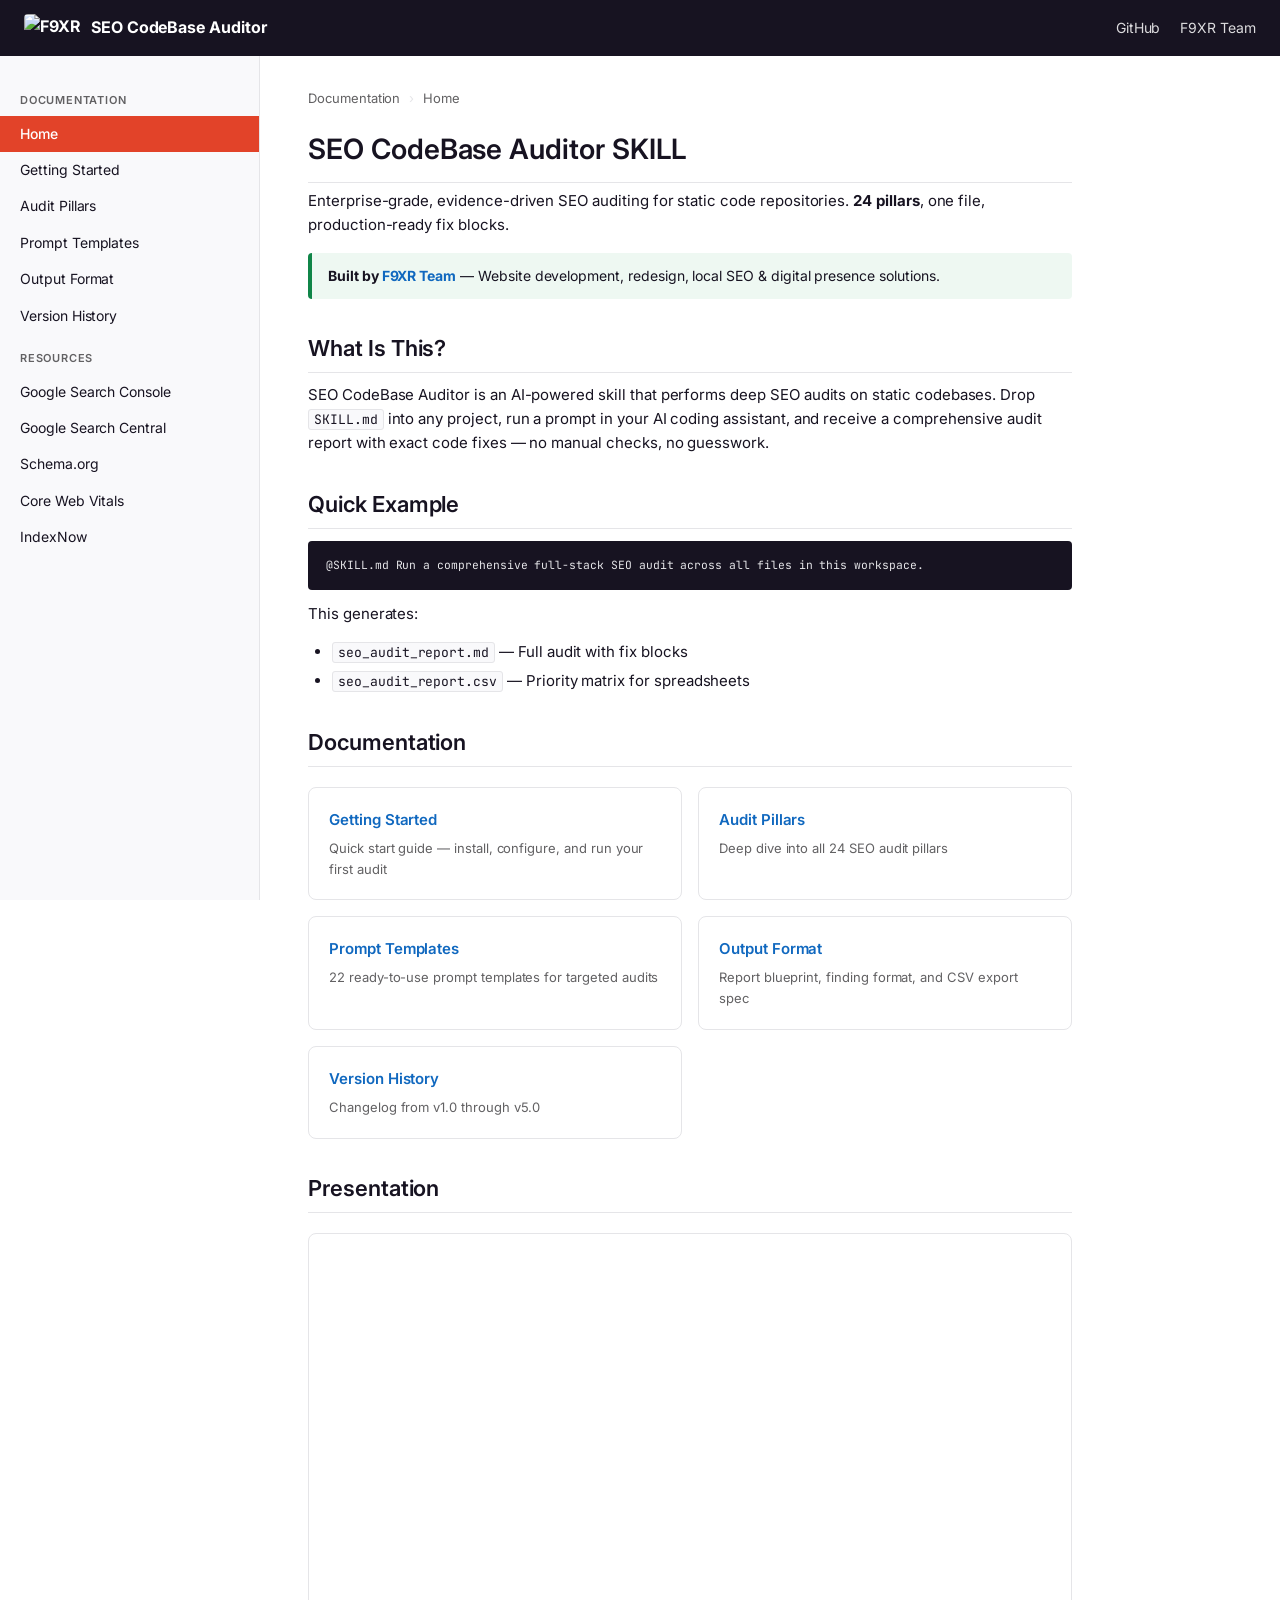
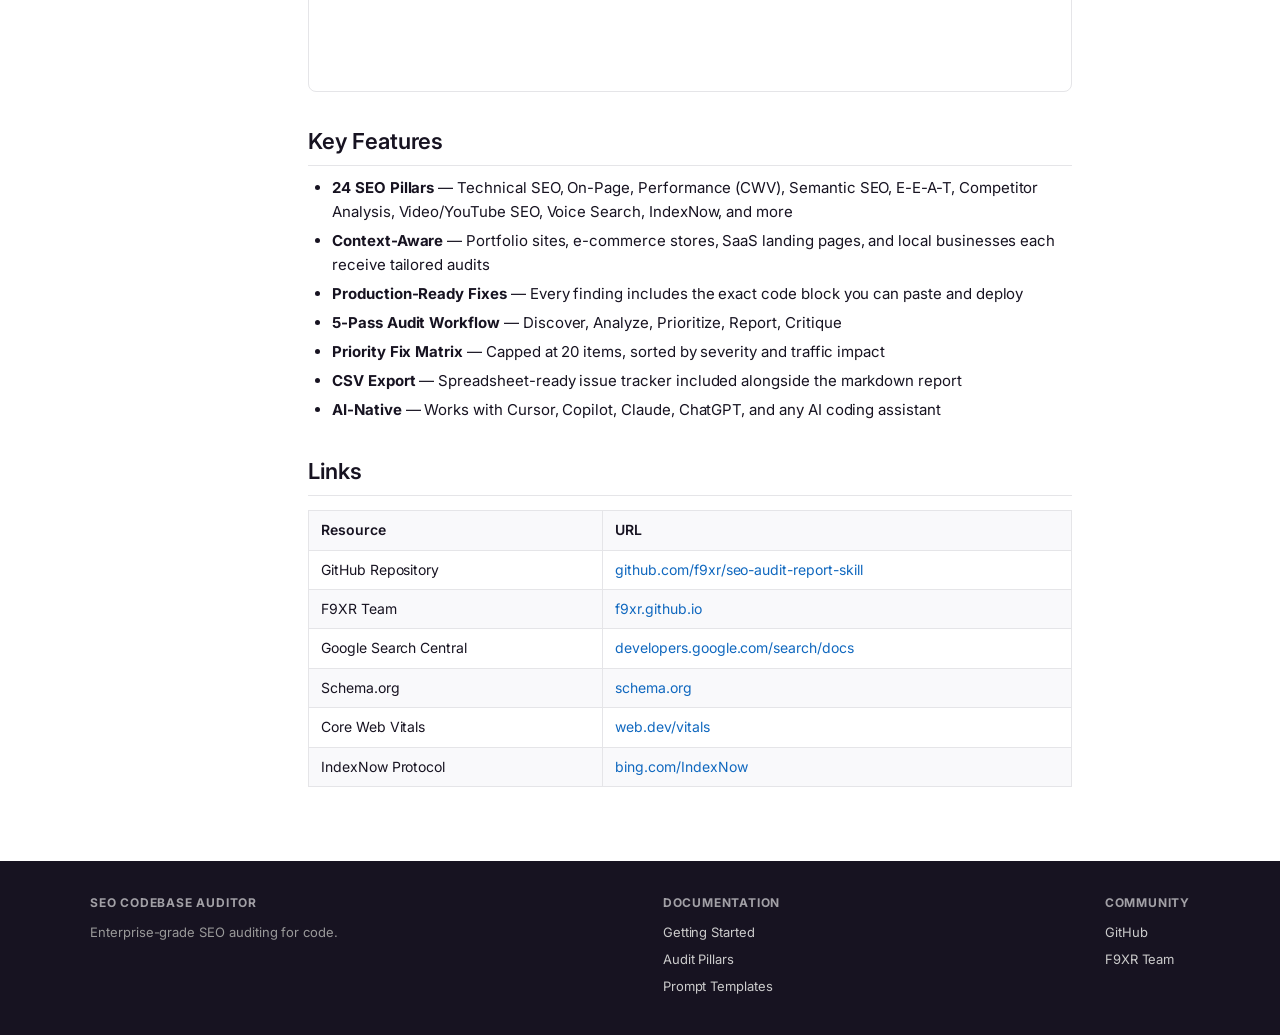
==== docs/index.html @ ab0a450b "Add docs directory with GitLab-style HTML pages, run full SEO audit, fix all 10 findings - Convert 6" ====
<!DOCTYPE html>
<html lang="en">
<head>
<meta charset="UTF-8">
<meta name="viewport" content="width=device-width,initial-scale=1">
<meta name="description" content="Enterprise-grade, evidence-driven SEO auditing for static code repositories. 24 pillars, one file, production-ready fix blocks.">
<link rel="canonical" href="https://f9xr.github.io/seo-audit-report-skill/docs/index.html">
<meta property="og:title" content="SEO CodeBase Auditor — Documentation">
<meta property="og:description" content="Enterprise-grade, evidence-driven SEO auditing for static code repositories. 24 pillars, one file, production-ready fix blocks.">
<meta property="og:image" content="https://f9xr.github.io/og-image.png">
<meta property="og:url" content="https://f9xr.github.io/seo-audit-report-skill/docs/index.html">
<meta property="og:type" content="website">
<meta property="og:site_name" content="F9XR's SEO CodeBase Auditor SKILL">
<meta name="twitter:card" content="summary_large_image">
<meta name="twitter:title" content="SEO CodeBase Auditor — Documentation">
<meta name="twitter:description" content="Enterprise-grade, evidence-driven SEO auditing for static code repositories. 24 pillars, one file, production-ready fix blocks.">
<meta name="twitter:image" content="https://f9xr.github.io/og-image.png">
<title>SEO CodeBase Auditor — Documentation</title>
<link rel="icon" type="image/png" sizes="32x32" href="https://f9xr.github.io/assets/favicon-32x32.png">
<link rel="icon" type="image/png" sizes="16x16" href="https://f9xr.github.io/assets/favicon-16x16.png">
<link rel="apple-touch-icon" sizes="180x180" href="https://f9xr.github.io/assets/apple-touch-icon.png">
<link rel="preconnect" href="https://fonts.googleapis.com">
<link rel="preconnect" href="https://fonts.gstatic.com" crossorigin>
<link href="https://fonts.googleapis.com/css2?family=Inter:wght@400;500;600&family=JetBrains+Mono:wght@400;500&display=swap" rel="stylesheet">
<link rel="stylesheet" href="style.css">
<script type="application/ld+json">
{
  "@context": "https://schema.org",
  "@graph": [
    {
      "@type": "WebPage",
      "name": "SEO CodeBase Auditor — Documentation",
      "description": "Enterprise-grade, evidence-driven SEO auditing for static code repositories. 24 pillars, one file, production-ready fix blocks.",
      "url": "https://f9xr.github.io/seo-audit-report-skill/docs/index.html",
      "isPartOf": { "@type": "WebSite", "name": "F9XR's SEO CodeBase Auditor SKILL", "url": "https://f9xr.github.io/seo-audit-report-skill/" },
      "publisher": { "@type": "Organization", "name": "F9XR Team", "url": "https://f9xr.github.io" }
    },
    {
      "@type": "BreadcrumbList",
      "itemListElement": [
        { "@type": "ListItem", "position": 1, "name": "Documentation", "item": "https://f9xr.github.io/seo-audit-report-skill/docs/index.html" },
        { "@type": "ListItem", "position": 2, "name": "Home" }
      ]
    }
  ]
}
</script>
</head>
<body>

<header class="gl-header">
  <a href="index.html" class="logo">
    <img src="https://f9xr.github.io/logo.webp" alt="F9XR" height="28" style="border-radius:4px">
    SEO CodeBase Auditor
  </a>
  <nav>
    <a href="https://github.com/f9xr/seo-audit-report-skill">GitHub</a>
    <a href="https://f9xr.github.io">F9XR Team</a>
  </nav>
</header>

<div class="gl-layout">
  <aside class="gl-sidebar">
    <h3>Documentation</h3>
    <ul>
      <li><a href="index.html" class="active">Home</a></li>
      <li><a href="getting-started.html">Getting Started</a></li>
      <li><a href="audit-pillars.html">Audit Pillars</a></li>
      <li><a href="prompt-templates.html">Prompt Templates</a></li>
      <li><a href="output-format.html">Output Format</a></li>
      <li><a href="version-history.html">Version History</a></li>
    </ul>
    <h3>Resources</h3>
    <ul>
      <li><a href="https://search.google.com/search-console/about" target="_blank">Google Search Console</a></li>
      <li><a href="https://developers.google.com/search/docs" target="_blank">Google Search Central</a></li>
      <li><a href="https://schema.org/" target="_blank">Schema.org</a></li>
      <li><a href="https://web.dev/vitals/" target="_blank">Core Web Vitals</a></li>
      <li><a href="https://www.bing.com/IndexNow" target="_blank">IndexNow</a></li>
    </ul>
  </aside>

  <main class="gl-main">
    <div class="gl-breadcrumb">Documentation <span>›</span> Home</div>

    <h1>SEO CodeBase Auditor SKILL</h1>
    <p>Enterprise-grade, evidence-driven SEO auditing for static code repositories. <strong>24 pillars</strong>, one file, production-ready fix blocks.</p>

    <div class="gl-alert tip"><strong>Built by <a href="https://f9xr.github.io">F9XR Team</a></strong> — Website development, redesign, local SEO &amp; digital presence solutions.</div>

    <h2>What Is This?</h2>
    <p>SEO CodeBase Auditor is an AI-powered skill that performs deep SEO audits on static codebases. Drop <code>SKILL.md</code> into any project, run a prompt in your AI coding assistant, and receive a comprehensive audit report with exact code fixes — no manual checks, no guesswork.</p>

    <h2>Quick Example</h2>
    <pre><code>@SKILL.md Run a comprehensive full-stack SEO audit across all files in this workspace.</code></pre>
    <p>This generates:</p>
    <ul>
      <li><code>seo_audit_report.md</code> — Full audit with fix blocks</li>
      <li><code>seo_audit_report.csv</code> — Priority matrix for spreadsheets</li>
    </ul>

    <h2>Documentation</h2>
    <div class="gl-cards">
      <a href="getting-started.html" class="gl-card">
        <h3>Getting Started</h3>
        <p>Quick start guide — install, configure, and run your first audit</p>
      </a>
      <a href="audit-pillars.html" class="gl-card">
        <h3>Audit Pillars</h3>
        <p>Deep dive into all 24 SEO audit pillars</p>
      </a>
      <a href="prompt-templates.html" class="gl-card">
        <h3>Prompt Templates</h3>
        <p>22 ready-to-use prompt templates for targeted audits</p>
      </a>
      <a href="output-format.html" class="gl-card">
        <h3>Output Format</h3>
        <p>Report blueprint, finding format, and CSV export spec</p>
      </a>
      <a href="version-history.html" class="gl-card">
        <h3>Version History</h3>
        <p>Changelog from v1.0 through v5.0</p>
      </a>
    </div>

    <h2>Presentation</h2>
    <div style="margin:20px 0;border-radius:var(--gl-radius-lg);overflow:hidden;border:1px solid var(--gl-border)">
      <iframe src="https://gamma.app/embed/f31q3r2in9omiel" style="width:100%;height:450px;border:0" allow="fullscreen" title="F9XR's SEO CodeBase Auditor SKILL"></iframe>
    </div>

    <h2>Key Features</h2>
    <ul>
      <li><strong>24 SEO Pillars</strong> — Technical SEO, On-Page, Performance (CWV), Semantic SEO, E-E-A-T, Competitor Analysis, Video/YouTube SEO, Voice Search, IndexNow, and more</li>
      <li><strong>Context-Aware</strong> — Portfolio sites, e-commerce stores, SaaS landing pages, and local businesses each receive tailored audits</li>
      <li><strong>Production-Ready Fixes</strong> — Every finding includes the exact code block you can paste and deploy</li>
      <li><strong>5-Pass Audit Workflow</strong> — Discover, Analyze, Prioritize, Report, Critique</li>
      <li><strong>Priority Fix Matrix</strong> — Capped at 20 items, sorted by severity and traffic impact</li>
      <li><strong>CSV Export</strong> — Spreadsheet-ready issue tracker included alongside the markdown report</li>
      <li><strong>AI-Native</strong> — Works with Cursor, Copilot, Claude, ChatGPT, and any AI coding assistant</li>
    </ul>

    <h2>Links</h2>
    <table>
      <thead><tr><th>Resource</th><th>URL</th></tr></thead>
      <tbody>
        <tr><td>GitHub Repository</td><td><a href="https://github.com/f9xr/seo-audit-report-skill">github.com/f9xr/seo-audit-report-skill</a></td></tr>
        <tr><td>F9XR Team</td><td><a href="https://f9xr.github.io">f9xr.github.io</a></td></tr>
        <tr><td>Google Search Central</td><td><a href="https://developers.google.com/search/docs">developers.google.com/search/docs</a></td></tr>
        <tr><td>Schema.org</td><td><a href="https://schema.org/">schema.org</a></td></tr>
        <tr><td>Core Web Vitals</td><td><a href="https://web.dev/vitals/">web.dev/vitals</a></td></tr>
        <tr><td>IndexNow Protocol</td><td><a href="https://www.bing.com/IndexNow">bing.com/IndexNow</a></td></tr>
      </tbody>
    </table>
  </main>
</div>

<footer class="gl-footer">
  <div class="gl-footer-inner">
    <div class="gl-footer-col">
      <h4>SEO CodeBase Auditor</h4>
      <p style="color:#999">Enterprise-grade SEO auditing for code.</p>
    </div>
    <div class="gl-footer-col">
      <h4>Documentation</h4>
      <ul>
        <li><a href="getting-started.html">Getting Started</a></li>
        <li><a href="audit-pillars.html">Audit Pillars</a></li>
        <li><a href="prompt-templates.html">Prompt Templates</a></li>
      </ul>
    </div>
    <div class="gl-footer-col">
      <h4>Community</h4>
      <ul>
        <li><a href="https://github.com/f9xr/seo-audit-report-skill">GitHub</a></li>
        <li><a href="https://f9xr.github.io">F9XR Team</a></li>
      </ul>
    </div>
  </div>
</footer>

</body>
</html>
---- docs/style.css ----
:root {
  --gl-orange: #E24329;
  --gl-orange-dark: #FC6D26;
  --gl-purple: #6B4FBB;
  --gl-text: #171321;
  --gl-text-muted: #626163;
  --gl-bg: #FFFFFF;
  --gl-bg-gray: #F9F9FB;
  --gl-border: #E5E5E8;
  --gl-code-bg: #171321;
  --gl-sidebar-bg: #F9F9FB;
  --gl-link: #1068BF;
  --gl-radius: 4px;
  --gl-radius-lg: 8px;
}
*{margin:0;padding:0;box-sizing:border-box}
body{font-family:'Inter',-apple-system,BlinkMacSystemFont,'Segoe UI',Roboto,Helvetica,Arial,sans-serif;background:var(--gl-bg);color:var(--gl-text);line-height:1.6;font-size:15px;letter-spacing:-0.05px}
a{color:var(--gl-link);text-decoration:none}a:hover{text-decoration:underline}
code{background:var(--gl-bg-gray);border:1px solid var(--gl-border);padding:1px 5px;border-radius:3px;font-size:0.87em;font-family:'JetBrains Mono','SF Mono','Menlo',monospace}
pre{background:var(--gl-code-bg);color:#E5E5E8;padding:14px 18px;border-radius:var(--gl-radius);overflow-x:auto;font-size:0.87em;font-family:'JetBrains Mono','SF Mono','Menlo',monospace;line-height:1.55;margin:12px 0}
pre code{background:transparent;border:none;padding:0;color:inherit}
/* Header */
.gl-header{position:sticky;top:0;z-index:100;background:#171321;color:#fff;display:flex;align-items:center;height:56px;padding:0 24px}
.gl-header a{color:#fff;text-decoration:none}
.gl-header .logo{font-weight:700;font-size:16px;display:flex;align-items:center;gap:10px}
.gl-header .logo svg{width:26px;height:26px}
.gl-header nav{margin-left:auto;display:flex;gap:20px;font-size:14px}
.gl-header nav a{opacity:.85}.gl-header nav a:hover{opacity:1;text-decoration:none}
/* Layout */
.gl-layout{display:flex;min-height:calc(100vh - 56px)}
/* Sidebar */
.gl-sidebar{width:260px;min-width:260px;background:var(--gl-sidebar-bg);border-right:1px solid var(--gl-border);padding:20px 0;position:sticky;top:56px;height:calc(100vh - 56px);overflow-y:auto}
.gl-sidebar h3{font-size:11px;text-transform:uppercase;letter-spacing:.8px;color:var(--gl-text-muted);padding:16px 20px 6px;font-weight:600}
.gl-sidebar ul{list-style:none;margin:0}
.gl-sidebar li a{display:block;padding:7px 20px;font-size:14px;color:var(--gl-text);transition:background .1s}
.gl-sidebar li a:hover{background:#E5E5E8;text-decoration:none}
.gl-sidebar li a.active{background:var(--gl-orange);color:#fff;font-weight:500}
/* Main */
.gl-main{flex:1;max-width:860px;padding:32px 48px 60px}
.gl-main h1{font-size:28px;font-weight:600;margin-bottom:6px;border-bottom:1px solid var(--gl-border);padding-bottom:10px}
.gl-main h2{font-size:22px;font-weight:600;margin:32px 0 10px;padding-bottom:6px;border-bottom:1px solid var(--gl-border)}
.gl-main h3{font-size:17px;font-weight:600;margin:24px 0 8px}
.gl-main p{margin-bottom:14px}
.gl-main ul,.gl-main ol{margin:8px 0 16px 24px}
.gl-main li{margin-bottom:5px}
/* Breadcrumb */
.gl-breadcrumb{font-size:13px;color:var(--gl-text-muted);margin-bottom:18px}
.gl-breadcrumb a{color:var(--gl-link)}
.gl-breadcrumb span{margin:0 5px;color:var(--gl-border)}
/* Tables */
table{width:100%;border-collapse:collapse;margin:14px 0;font-size:14px}
th{text-align:left;background:var(--gl-bg-gray);border:1px solid var(--gl-border);padding:8px 12px;font-weight:600}
td{border:1px solid var(--gl-border);padding:8px 12px}
tr:nth-child(even) td{background:var(--gl-bg-gray)}
/* Cards */
.gl-cards{display:grid;grid-template-columns:repeat(auto-fill,minmax(260px,1fr));gap:16px;margin:20px 0}
.gl-card{background:var(--gl-bg);border:1px solid var(--gl-border);border-radius:var(--gl-radius-lg);padding:20px;transition:border-color .15s,box-shadow .15s}
.gl-card:hover{border-color:var(--gl-orange);box-shadow:0 2px 8px rgba(0,0,0,.06);text-decoration:none}
.gl-card h3{font-size:15px;font-weight:600;margin:0 0 6px}
.gl-card p{font-size:13px;color:var(--gl-text-muted);margin:0}
/* Badges */
.gl-badge{display:inline-block;background:var(--gl-orange-dark);color:#fff;padding:1px 8px;border-radius:10px;font-size:11px;font-weight:600;vertical-align:middle;margin-left:6px}
.gl-badge.green{background:#108548}
.gl-badge.blue{background:var(--gl-link)}
.gl-badge.purple{background:var(--gl-purple)}
/* Alert */
.gl-alert{border-radius:var(--gl-radius);padding:12px 16px;margin:16px 0;font-size:14px;border-left:4px solid}
.gl-alert.info{background:#E9F4FD;border-color:#1068BF}
.gl-alert.tip{background:#EEF8F2;border-color:#108548}
.gl-alert.warning{background:#FFF6E9;border-color:#C17D10}
/* Pillar cards */
.gl-pillar{background:var(--gl-bg);border:1px solid var(--gl-border);border-radius:var(--gl-radius-lg);margin:20px 0;padding:24px}
.gl-pillar h2{border-bottom:none;margin-top:0;padding-bottom:0}
.gl-pillar h3{color:var(--gl-orange);margin-top:16px}
.gl-scope{background:var(--gl-bg-gray);border:1px solid var(--gl-border);border-radius:var(--gl-radius);padding:10px 14px;margin:8px 0 12px;font-size:14px}
.gl-scope strong{color:var(--gl-text)}
/* Template cards */
.tmpl{background:var(--gl-bg);border:1px solid var(--gl-border);border-radius:var(--gl-radius-lg);margin:16px 0;padding:18px 20px}
.tmpl h3{margin:0 0 4px;font-size:15px}
.tmpl .desc{color:var(--gl-text-muted);font-size:13px;margin-bottom:8px}
/* Version */
.ver{background:var(--gl-bg);border:1px solid var(--gl-border);border-radius:var(--gl-radius-lg);margin:20px 0;padding:22px 24px}
.ver h2{border-bottom:none;margin:0 0 4px;padding-bottom:0;font-size:19px}
.ver.current{border-left:4px solid var(--gl-orange-dark)}
/* Rule list */
.gl-rules{counter-reset:r;margin:8px 0}
.gl-rules li{list-style:none;counter-increment:r;position:relative;padding:8px 0 8px 30px;border-bottom:1px solid var(--gl-border);font-size:14px}
.gl-rules li::before{content:counter(r);position:absolute;left:0;width:22px;height:22px;background:var(--gl-orange);color:#fff;border-radius:50%;text-align:center;line-height:22px;font-size:12px;font-weight:700}
/* Footer */
.gl-footer{background:#171321;color:#fff;padding:32px 24px;font-size:13px}
.gl-footer a{color:#ccc}.gl-footer a:hover{color:#fff}
.gl-footer-inner{max-width:1100px;margin:0 auto;display:flex;flex-wrap:wrap;gap:32px;justify-content:space-between}
.gl-footer-col h4{font-size:12px;text-transform:uppercase;letter-spacing:.8px;margin-bottom:10px;opacity:.6}
.gl-footer-col ul{list-style:none}
.gl-footer-col li{margin-bottom:6px}
/* TOC */
.gl-toc{columns:2;column-gap:2rem;margin:12px 0}
.gl-toc a{display:block;padding:3px 0;font-size:14px}
@media(max-width:768px){
  .gl-sidebar{display:none}
  .gl-main{padding:20px 16px}
  .gl-toc{columns:1}
  .gl-header nav{display:none}
}
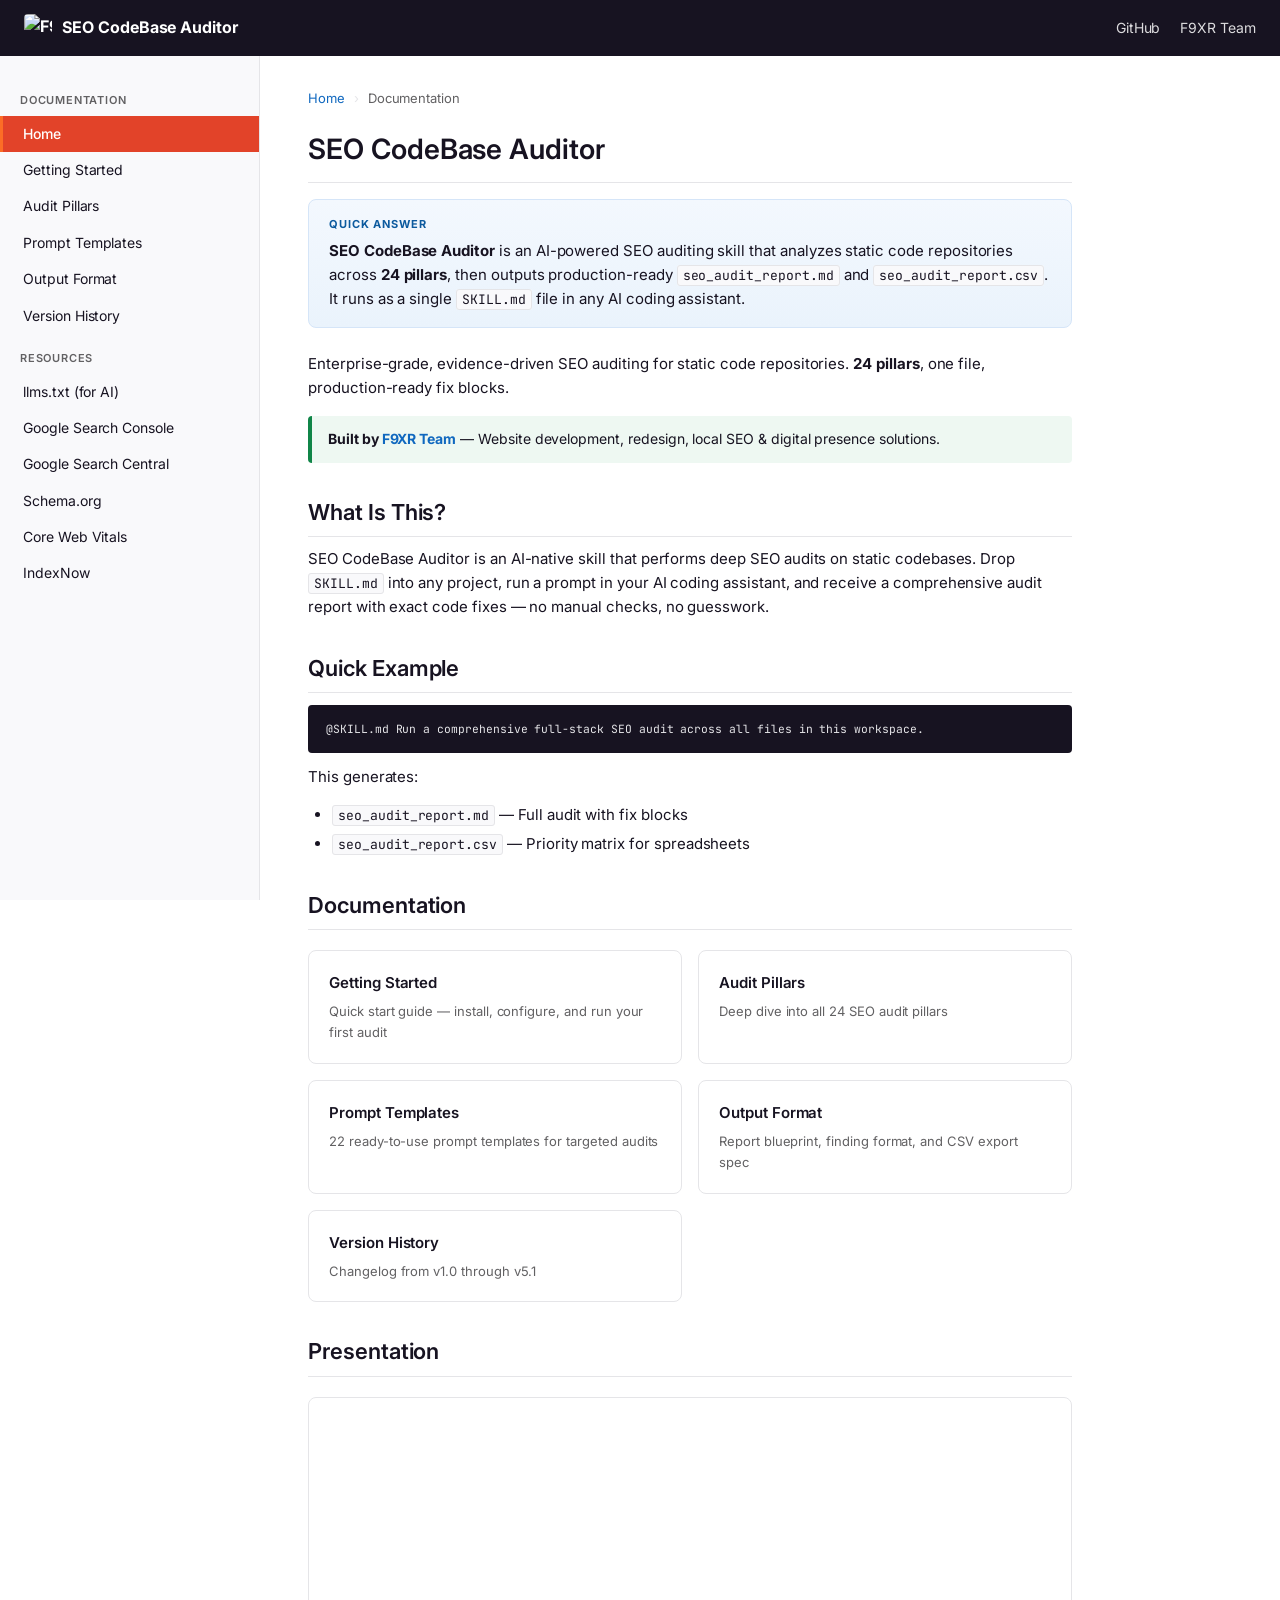
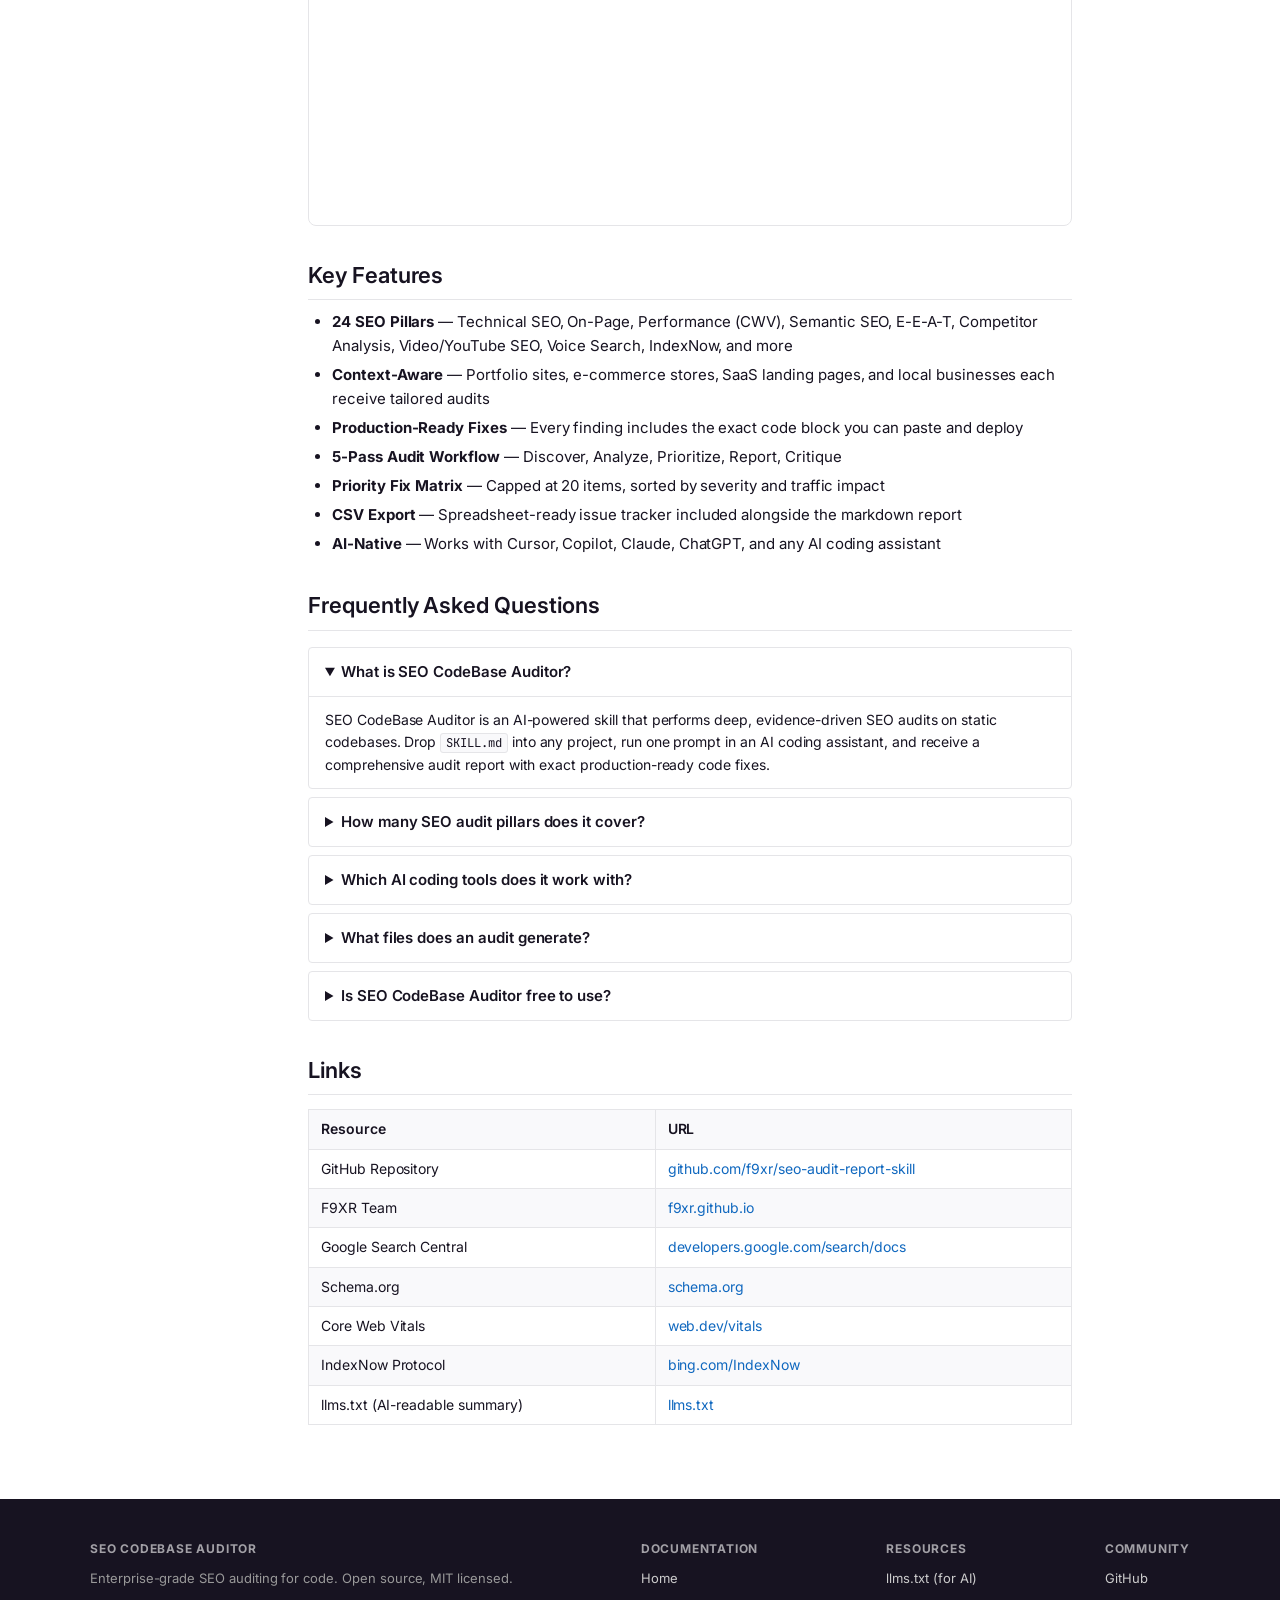
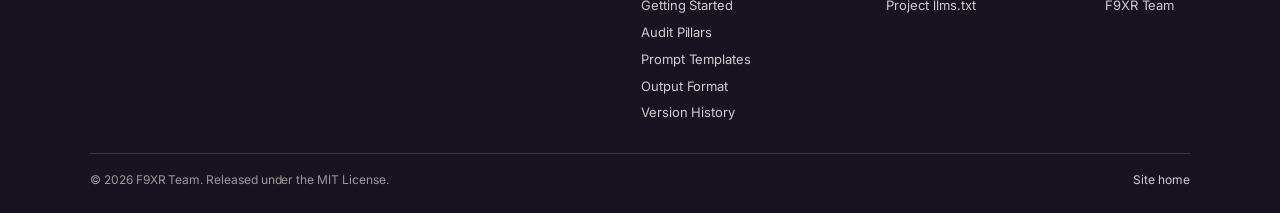
==== commit 5c8a6bdf: "Redesign docs for SEO/AEO/GEO: shared style and JS, llms.txt, updated schema and metadata" ====
--- a/docs/index.html
+++ b/docs/index.html
@@ -2,20 +2,28 @@
 <html lang="en">
 <head>
 <meta charset="UTF-8">
-<meta name="viewport" content="width=device-width,initial-scale=1">
-<meta name="description" content="Enterprise-grade, evidence-driven SEO auditing for static code repositories. 24 pillars, one file, production-ready fix blocks.">
+<meta name="viewport" content="width=device-width, initial-scale=1">
+<title>SEO CodeBase Auditor — AI SEO Audit Skill for Codebases | F9XR</title>
+<meta name="description" content="SEO CodeBase Auditor is an enterprise-grade AI SEO audit skill for static code repositories. 24 pillars, 22 prompt templates, one SKILL.md file, production-ready fixes.">
 <link rel="canonical" href="https://f9xr.github.io/seo-audit-report-skill/docs/index.html">
-<meta property="og:title" content="SEO CodeBase Auditor — Documentation">
-<meta property="og:description" content="Enterprise-grade, evidence-driven SEO auditing for static code repositories. 24 pillars, one file, production-ready fix blocks.">
-<meta property="og:image" content="https://f9xr.github.io/og-image.png">
-<meta property="og:url" content="https://f9xr.github.io/seo-audit-report-skill/docs/index.html">
+<meta name="robots" content="index, follow, max-snippet:-1, max-image-preview:large, max-video-preview:-1">
+<meta name="author" content="F9XR Team">
+<meta name="theme-color" content="#171321">
 <meta property="og:type" content="website">
 <meta property="og:site_name" content="F9XR's SEO CodeBase Auditor SKILL">
+<meta property="og:title" content="SEO CodeBase Auditor — AI SEO Audit Skill for Codebases | F9XR">
+<meta property="og:description" content="Enterprise-grade, evidence-driven SEO auditing for static code repositories. 24 pillars, one file, production-ready fix blocks.">
+<meta property="og:url" content="https://f9xr.github.io/seo-audit-report-skill/docs/index.html">
+<meta property="og:image" content="https://f9xr.github.io/og-image.png">
+<meta property="og:image:width" content="1200">
+<meta property="og:image:height" content="630">
+<meta property="og:image:alt" content="F9XR's SEO CodeBase Auditor SKILL — 24-pillar AI SEO audit tool for code">
 <meta name="twitter:card" content="summary_large_image">
-<meta name="twitter:title" content="SEO CodeBase Auditor — Documentation">
+<meta name="twitter:site" content="@f9xr">
+<meta name="twitter:title" content="SEO CodeBase Auditor — AI SEO Audit Skill for Codebases | F9XR">
 <meta name="twitter:description" content="Enterprise-grade, evidence-driven SEO auditing for static code repositories. 24 pillars, one file, production-ready fix blocks.">
 <meta name="twitter:image" content="https://f9xr.github.io/og-image.png">
-<title>SEO CodeBase Auditor — Documentation</title>
+<meta name="twitter:image:alt" content="F9XR's SEO CodeBase Auditor SKILL — 24-pillar AI SEO audit tool for code">
 <link rel="icon" type="image/png" sizes="32x32" href="https://f9xr.github.io/assets/favicon-32x32.png">
 <link rel="icon" type="image/png" sizes="16x16" href="https://f9xr.github.io/assets/favicon-16x16.png">
 <link rel="apple-touch-icon" sizes="180x180" href="https://f9xr.github.io/assets/apple-touch-icon.png">
@@ -23,23 +31,81 @@
 <link rel="preconnect" href="https://fonts.gstatic.com" crossorigin>
 <link href="https://fonts.googleapis.com/css2?family=Inter:wght@400;500;600&family=JetBrains+Mono:wght@400;500&display=swap" rel="stylesheet">
 <link rel="stylesheet" href="style.css">
+<script src="docs.js" defer></script>
 <script type="application/ld+json">
 {
   "@context": "https://schema.org",
   "@graph": [
     {
+      "@type": "Organization",
+      "@id": "https://f9xr.github.io/#organization",
+      "name": "F9XR Team",
+      "url": "https://f9xr.github.io",
+      "sameAs": ["https://github.com/f9xr"]
+    },
+    {
+      "@type": "WebSite",
+      "@id": "https://f9xr.github.io/seo-audit-report-skill/#website",
+      "name": "SEO CodeBase Auditor SKILL",
+      "url": "https://f9xr.github.io/seo-audit-report-skill/",
+      "publisher": { "@id": "https://f9xr.github.io/#organization" }
+    },
+    {
+      "@type": "SoftwareApplication",
+      "name": "SEO CodeBase Auditor",
+      "applicationCategory": "DeveloperApplication",
+      "operatingSystem": "Any (static code repository)",
+      "description": "Enterprise-grade, evidence-driven SEO auditing of static code repositories across 24 audit pillars, generating production-ready fixes, seo_audit_report.md, and CSV export.",
+      "url": "https://f9xr.github.io/seo-audit-report-skill/docs/index.html",
+      "codeRepository": "https://github.com/f9xr/seo-audit-report-skill",
+      "offers": { "@type": "Offer", "price": "0", "priceCurrency": "USD", "description": "MIT-licensed open-source skill" },
+      "author": { "@id": "https://f9xr.github.io/#organization" }
+    },
+    {
       "@type": "WebPage",
+      "@id": "https://f9xr.github.io/seo-audit-report-skill/docs/index.html#webpage",
       "name": "SEO CodeBase Auditor — Documentation",
-      "description": "Enterprise-grade, evidence-driven SEO auditing for static code repositories. 24 pillars, one file, production-ready fix blocks.",
+      "description": "Content: Enterprise-grade, evidence-driven SEO auditing for static code repositories. 24 pillars, one file, production-ready fix blocks.",
       "url": "https://f9xr.github.io/seo-audit-report-skill/docs/index.html",
-      "isPartOf": { "@type": "WebSite", "name": "F9XR's SEO CodeBase Auditor SKILL", "url": "https://f9xr.github.io/seo-audit-report-skill/" },
-      "publisher": { "@type": "Organization", "name": "F9XR Team", "url": "https://f9xr.github.io" }
+      "isPartOf": { "@id": "https://f9xr.github.io/seo-audit-report-skill/#website" },
+      "publisher": { "@id": "https://f9xr.github.io/#organization" },
+      "dateModified": "2026-08-29"
     },
     {
       "@type": "BreadcrumbList",
       "itemListElement": [
-        { "@type": "ListItem", "position": 1, "name": "Documentation", "item": "https://f9xr.github.io/seo-audit-report-skill/docs/index.html" },
-        { "@type": "ListItem", "position": 2, "name": "Home" }
+        { "@type": "ListItem", "position": 1, "name": "SEO CodeBase Auditor", "item": "https://f9xr.github.io/seo-audit-report-skill/" },
+        { "@type": "ListItem", "position": 2, "name": "Documentation", "item": "https://f9xr.github.io/seo-audit-report-skill/docs/index.html" }
+      ]
+    },
+    {
+      "@type": "FAQPage",
+      "mainEntity": [
+        {
+          "@type": "Question",
+          "name": "What is SEO CodeBase Auditor?",
+          "acceptedAnswer": { "@type": "Answer", "text": "SEO CodeBase Auditor is an AI-powered skill that performs deep, evidence-driven SEO audits on static codebases. Drop SKILL.md into any project, run one prompt in an AI coding assistant, and receive a comprehensive audit report with exact production-ready code fixes." }
+        },
+        {
+          "@type": "Question",
+          "name": "How many SEO audit pillars does it cover?",
+          "acceptedAnswer": { "@type": "Answer", "text": "It covers 24 audit pillars organized by domain — Technical Foundation, Content & Authority, Platform & Process, and Specialized — including Technical SEO, Core Web Vitals, Semantic SEO, E-E-A-T, Competitor Analysis, Video SEO, Voice Search, and IndexNow." }
+        },
+        {
+          "@type": "Question",
+          "name": "Which AI coding tools does it work with?",
+          "acceptedAnswer": { "@type": "Answer", "text": "SEO CodeBase Auditor works with any AI coding assistant that supports file context — Cursor, GitHub Copilot, Claude, ChatGPT, Windsurf, or any LLM you can paste SKILL.md content into." }
+        },
+        {
+          "@type": "Question",
+          "name": "What files does an audit generate?",
+          "acceptedAnswer": { "@type": "Answer", "text": "Each audit generates seo_audit_report.md — a full report with executive summary, Priority Fix Matrix, and per-pillar findings — and seo_audit_report.csv, a spreadsheet-ready priority matrix for team tracking." }
+        },
+        {
+          "@type": "Question",
+          "name": "Is SEO CodeBase Auditor free to use?",
+          "acceptedAnswer": { "@type": "Answer", "text": "Yes. SEO CodeBase Auditor is open source under the MIT License and free to use, modify, and distribute." }
+        }
       ]
     }
   ]
@@ -47,23 +113,25 @@
 </script>
 </head>
 <body>
+<a href="#main" class="skip-link">Skip to main content</a>
 
 <header class="gl-header">
-  <a href="index.html" class="logo">
-    <img src="https://f9xr.github.io/logo.webp" alt="F9XR" height="28" style="border-radius:4px">
+  <a href="index.html" class="logo" aria-label="SEO CodeBase Auditor documentation home">
+    <img src="https://f9xr.github.io/logo.webp" alt="F9XR" width="28" height="28" style="border-radius:4px">
     SEO CodeBase Auditor
   </a>
-  <nav>
-    <a href="https://github.com/f9xr/seo-audit-report-skill">GitHub</a>
-    <a href="https://f9xr.github.io">F9XR Team</a>
+  <nav aria-label="Primary">
+    <a href="https://github.com/f9xr/seo-audit-report-skill" rel="noopener noreferrer">GitHub</a>
+    <a href="https://f9xr.github.io" rel="noopener noreferrer">F9XR Team</a>
   </nav>
+  <button class="gl-nav-toggle" id="nav-toggle" aria-expanded="false" aria-controls="sidebar">☰ Menu</button>
 </header>
 
 <div class="gl-layout">
-  <aside class="gl-sidebar">
+  <aside class="gl-sidebar" id="sidebar" aria-label="Sidebar">
     <h3>Documentation</h3>
     <ul>
-      <li><a href="index.html" class="active">Home</a></li>
+      <li><a href="index.html" aria-current="page">Home</a></li>
       <li><a href="getting-started.html">Getting Started</a></li>
       <li><a href="audit-pillars.html">Audit Pillars</a></li>
       <li><a href="prompt-templates.html">Prompt Templates</a></li>
@@ -72,26 +140,32 @@
     </ul>
     <h3>Resources</h3>
     <ul>
-      <li><a href="https://search.google.com/search-console/about" target="_blank">Google Search Console</a></li>
-      <li><a href="https://developers.google.com/search/docs" target="_blank">Google Search Central</a></li>
-      <li><a href="https://schema.org/" target="_blank">Schema.org</a></li>
-      <li><a href="https://web.dev/vitals/" target="_blank">Core Web Vitals</a></li>
-      <li><a href="https://www.bing.com/IndexNow" target="_blank">IndexNow</a></li>
+      <li><a href="llms.txt" rel="noopener noreferrer">llms.txt (for AI)</a></li>
+      <li><a href="https://search.google.com/search-console/about" target="_blank" rel="noopener noreferrer">Google Search Console</a></li>
+      <li><a href="https://developers.google.com/search/docs" target="_blank" rel="noopener noreferrer">Google Search Central</a></li>
+      <li><a href="https://schema.org/" target="_blank" rel="noopener noreferrer">Schema.org</a></li>
+      <li><a href="https://web.dev/vitals/" target="_blank" rel="noopener noreferrer">Core Web Vitals</a></li>
+      <li><a href="https://www.bing.com/IndexNow" target="_blank" rel="noopener noreferrer">IndexNow</a></li>
     </ul>
   </aside>
 
-  <main class="gl-main">
-    <div class="gl-breadcrumb">Documentation <span>›</span> Home</div>
-
-    <h1>SEO CodeBase Auditor SKILL</h1>
-    <p>Enterprise-grade, evidence-driven SEO auditing for static code repositories. <strong>24 pillars</strong>, one file, production-ready fix blocks.</p>
-
-    <div class="gl-alert tip"><strong>Built by <a href="https://f9xr.github.io">F9XR Team</a></strong> — Website development, redesign, local SEO &amp; digital presence solutions.</div>
-
-    <h2>What Is This?</h2>
-    <p>SEO CodeBase Auditor is an AI-powered skill that performs deep SEO audits on static codebases. Drop <code>SKILL.md</code> into any project, run a prompt in your AI coding assistant, and receive a comprehensive audit report with exact code fixes — no manual checks, no guesswork.</p>
-
-    <h2>Quick Example</h2>
+  <main class="gl-main" id="main">
+    <div class="gl-breadcrumb"><a href="../index.html">Home</a> <span>›</span> Documentation</div>
+
+    <h1>SEO CodeBase Auditor</h1>
+
+    <div class="gl-answer">
+      <strong>SEO CodeBase Auditor</strong> is an AI-powered SEO auditing skill that analyzes static code repositories across <strong>24 pillars</strong>, then outputs production-ready <code>seo_audit_report.md</code> and <code>seo_audit_report.csv</code>. It runs as a single <code>SKILL.md</code> file in any AI coding assistant.
+    </div>
+
+    <p class="gl-lead">Enterprise-grade, evidence-driven SEO auditing for static code repositories. <strong>24 pillars</strong>, one file, production-ready fix blocks.</p>
+
+    <div class="gl-alert tip"><strong>Built by <a href="https://f9xr.github.io" rel="noopener noreferrer">F9XR Team</a></strong> — Website development, redesign, local SEO &amp; digital presence solutions.</div>
+
+    <h2 id="what-is">What Is This?</h2>
+    <p>SEO CodeBase Auditor is an AI-native skill that performs deep SEO audits on static codebases. Drop <code>SKILL.md</code> into any project, run a prompt in your AI coding assistant, and receive a comprehensive audit report with exact code fixes — no manual checks, no guesswork.</p>
+
+    <h2 id="quick-example">Quick Example</h2>
     <pre><code>@SKILL.md Run a comprehensive full-stack SEO audit across all files in this workspace.</code></pre>
     <p>This generates:</p>
     <ul>
@@ -99,7 +173,7 @@
       <li><code>seo_audit_report.csv</code> — Priority matrix for spreadsheets</li>
     </ul>
 
-    <h2>Documentation</h2>
+    <h2 id="documentation">Documentation</h2>
     <div class="gl-cards">
       <a href="getting-started.html" class="gl-card">
         <h3>Getting Started</h3>
@@ -119,16 +193,16 @@
       </a>
       <a href="version-history.html" class="gl-card">
         <h3>Version History</h3>
-        <p>Changelog from v1.0 through v5.0</p>
-      </a>
-    </div>
-
-    <h2>Presentation</h2>
-    <div style="margin:20px 0;border-radius:var(--gl-radius-lg);overflow:hidden;border:1px solid var(--gl-border)">
-      <iframe src="https://gamma.app/embed/f31q3r2in9omiel" style="width:100%;height:450px;border:0" allow="fullscreen" title="F9XR's SEO CodeBase Auditor SKILL"></iframe>
-    </div>
-
-    <h2>Key Features</h2>
+        <p>Changelog from v1.0 through v5.1</p>
+      </a>
+    </div>
+
+    <h2 id="presentation">Presentation</h2>
+    <div class="gl-embed">
+      <iframe src="https://gamma.app/embed/f31q3r2in9omiel" loading="lazy" allow="fullscreen; encrypted-media; picture-in-picture" referrerpolicy="strict-origin-when-cross-origin" title="F9XR's SEO CodeBase Auditor SKILL"></iframe>
+    </div>
+
+    <h2 id="key-features">Key Features</h2>
     <ul>
       <li><strong>24 SEO Pillars</strong> — Technical SEO, On-Page, Performance (CWV), Semantic SEO, E-E-A-T, Competitor Analysis, Video/YouTube SEO, Voice Search, IndexNow, and more</li>
       <li><strong>Context-Aware</strong> — Portfolio sites, e-commerce stores, SaaS landing pages, and local businesses each receive tailored audits</li>
@@ -139,16 +213,41 @@
       <li><strong>AI-Native</strong> — Works with Cursor, Copilot, Claude, ChatGPT, and any AI coding assistant</li>
     </ul>
 
-    <h2>Links</h2>
+    <h2 id="faq">Frequently Asked Questions</h2>
+    <div class="gl-faq">
+      <details open>
+        <summary>What is SEO CodeBase Auditor?</summary>
+        <div class="gl-faq-a"><p>SEO CodeBase Auditor is an AI-powered skill that performs deep, evidence-driven SEO audits on static codebases. Drop <code>SKILL.md</code> into any project, run one prompt in an AI coding assistant, and receive a comprehensive audit report with exact production-ready code fixes.</p></div>
+      </details>
+      <details>
+        <summary>How many SEO audit pillars does it cover?</summary>
+        <div class="gl-faq-a"><p>It covers <strong>24 audit pillars</strong> organized by domain — Technical Foundation, Content &amp; Authority, Platform &amp; Process, and Specialized — including Technical SEO, Core Web Vitals, Semantic SEO, E-E-A-T, Competitor Analysis, Video SEO, Voice Search, and IndexNow.</p></div>
+      </details>
+      <details>
+        <summary>Which AI coding tools does it work with?</summary>
+        <div class="gl-faq-a"><p>SEO CodeBase Auditor works with any AI coding assistant that supports file context — Cursor, GitHub Copilot, Claude, ChatGPT, Windsurf, or any LLM you can paste <code>SKILL.md</code> content into.</p></div>
+      </details>
+      <details>
+        <summary>What files does an audit generate?</summary>
+        <div class="gl-faq-a"><p>Each audit generates <code>seo_audit_report.md</code> (full report with executive summary, Priority Fix Matrix, and per-pillar findings) and <code>seo_audit_report.csv</code> (spreadsheet-ready priority matrix).</p></div>
+      </details>
+      <details>
+        <summary>Is SEO CodeBase Auditor free to use?</summary>
+        <div class="gl-faq-a"><p>Yes. SEO CodeBase Auditor is open source under the MIT License and free to use, modify, and distribute.</p></div>
+      </details>
+    </div>
+
+    <h2 id="links">Links</h2>
     <table>
       <thead><tr><th>Resource</th><th>URL</th></tr></thead>
       <tbody>
-        <tr><td>GitHub Repository</td><td><a href="https://github.com/f9xr/seo-audit-report-skill">github.com/f9xr/seo-audit-report-skill</a></td></tr>
-        <tr><td>F9XR Team</td><td><a href="https://f9xr.github.io">f9xr.github.io</a></td></tr>
-        <tr><td>Google Search Central</td><td><a href="https://developers.google.com/search/docs">developers.google.com/search/docs</a></td></tr>
-        <tr><td>Schema.org</td><td><a href="https://schema.org/">schema.org</a></td></tr>
-        <tr><td>Core Web Vitals</td><td><a href="https://web.dev/vitals/">web.dev/vitals</a></td></tr>
-        <tr><td>IndexNow Protocol</td><td><a href="https://www.bing.com/IndexNow">bing.com/IndexNow</a></td></tr>
+        <tr><td>GitHub Repository</td><td><a href="https://github.com/f9xr/seo-audit-report-skill" rel="noopener noreferrer">github.com/f9xr/seo-audit-report-skill</a></td></tr>
+        <tr><td>F9XR Team</td><td><a href="https://f9xr.github.io" rel="noopener noreferrer">f9xr.github.io</a></td></tr>
+        <tr><td>Google Search Central</td><td><a href="https://developers.google.com/search/docs" rel="noopener noreferrer">developers.google.com/search/docs</a></td></tr>
+        <tr><td>Schema.org</td><td><a href="https://schema.org/" rel="noopener noreferrer">schema.org</a></td></tr>
+        <tr><td>Core Web Vitals</td><td><a href="https://web.dev/vitals/" rel="noopener noreferrer">web.dev/vitals</a></td></tr>
+        <tr><td>IndexNow Protocol</td><td><a href="https://www.bing.com/IndexNow" rel="noopener noreferrer">bing.com/IndexNow</a></td></tr>
+        <tr><td>llms.txt (AI-readable summary)</td><td><a href="llms.txt">llms.txt</a></td></tr>
       </tbody>
     </table>
   </main>
@@ -158,25 +257,41 @@
   <div class="gl-footer-inner">
     <div class="gl-footer-col">
       <h4>SEO CodeBase Auditor</h4>
-      <p style="color:#999">Enterprise-grade SEO auditing for code.</p>
+      <p style="color:#999">Enterprise-grade SEO auditing for code. Open source, MIT licensed.</p>
     </div>
     <div class="gl-footer-col">
       <h4>Documentation</h4>
       <ul>
+        <li><a href="index.html">Home</a></li>
         <li><a href="getting-started.html">Getting Started</a></li>
         <li><a href="audit-pillars.html">Audit Pillars</a></li>
         <li><a href="prompt-templates.html">Prompt Templates</a></li>
+        <li><a href="output-format.html">Output Format</a></li>
+        <li><a href="version-history.html">Version History</a></li>
+      </ul>
+    </div>
+    <div class="gl-footer-col">
+      <h4>Resources</h4>
+      <ul>
+        <li><a href="llms.txt">llms.txt (for AI)</a></li>
+        <li><a href="../llms.txt">Project llms.txt</a></li>
       </ul>
     </div>
     <div class="gl-footer-col">
       <h4>Community</h4>
       <ul>
-        <li><a href="https://github.com/f9xr/seo-audit-report-skill">GitHub</a></li>
-        <li><a href="https://f9xr.github.io">F9XR Team</a></li>
+        <li><a href="https://github.com/f9xr/seo-audit-report-skill" rel="noopener noreferrer" target="_blank">GitHub</a></li>
+        <li><a href="https://f9xr.github.io" rel="noopener noreferrer" target="_blank">F9XR Team</a></li>
       </ul>
     </div>
+  </div>
+  <div class="gl-footer-bottom">
+    <span>© 2026 F9XR Team. Released under the MIT License.</span>
+    <span><a href="../index.html">Site home</a></span>
   </div>
 </footer>
 
+<button class="back-to-top" id="back-to-top" aria-label="Back to top">↑</button>
+
 </body>
 </html>
--- a/docs/style.css
+++ b/docs/style.css
@@ -12,37 +12,50 @@
   --gl-link: #1068BF;
   --gl-radius: 4px;
   --gl-radius-lg: 8px;
+  --gl-header-h: 56px;
+  --gl-focus: #2563EB;
 }
 *{margin:0;padding:0;box-sizing:border-box}
+html{scroll-behavior:smooth}
 body{font-family:'Inter',-apple-system,BlinkMacSystemFont,'Segoe UI',Roboto,Helvetica,Arial,sans-serif;background:var(--gl-bg);color:var(--gl-text);line-height:1.6;font-size:15px;letter-spacing:-0.05px}
 a{color:var(--gl-link);text-decoration:none}a:hover{text-decoration:underline}
+a:focus-visible,button:focus-visible,summary:focus-visible{outline:3px solid var(--gl-focus);outline-offset:2px;border-radius:2px}
 code{background:var(--gl-bg-gray);border:1px solid var(--gl-border);padding:1px 5px;border-radius:3px;font-size:0.87em;font-family:'JetBrains Mono','SF Mono','Menlo',monospace}
-pre{background:var(--gl-code-bg);color:#E5E5E8;padding:14px 18px;border-radius:var(--gl-radius);overflow-x:auto;font-size:0.87em;font-family:'JetBrains Mono','SF Mono','Menlo',monospace;line-height:1.55;margin:12px 0}
+pre{background:var(--gl-code-bg);color:#E5E5E8;padding:14px 18px;border-radius:var(--gl-radius);overflow-x:auto;font-size:0.87em;font-family:'JetBrains Mono','SF Mono','Menlo',monospace;line-height:1.55;margin:12px 0;position:relative}
 pre code{background:transparent;border:none;padding:0;color:inherit}
+/* Skip link */
+.skip-link{position:absolute;left:-9999px;top:0;z-index:200;background:var(--gl-code-bg);color:#fff;padding:10px 16px;border-radius:0 0 var(--gl-radius-lg) 0;font-weight:600;font-size:14px}
+.skip-link:focus{left:0;text-decoration:none;outline:3px solid var(--gl-orange-dark);outline-offset:-3px}
 /* Header */
-.gl-header{position:sticky;top:0;z-index:100;background:#171321;color:#fff;display:flex;align-items:center;height:56px;padding:0 24px}
+.gl-header{position:sticky;top:0;z-index:150;background:#171321;color:#fff;display:flex;align-items:center;height:var(--gl-header-h);padding:0 24px}
 .gl-header a{color:#fff;text-decoration:none}
-.gl-header .logo{font-weight:700;font-size:16px;display:flex;align-items:center;gap:10px}
-.gl-header .logo svg{width:26px;height:26px}
+.gl-header .logo{font-weight:700;font-size:16px;display:flex;align-items:center;gap:10px;white-space:nowrap}
 .gl-header nav{margin-left:auto;display:flex;gap:20px;font-size:14px}
 .gl-header nav a{opacity:.85}.gl-header nav a:hover{opacity:1;text-decoration:none}
+.gl-header nav a[aria-current="page"]{opacity:1;border-bottom:2px solid var(--gl-orange-dark)}
+.gl-nav-toggle{display:none;margin-left:auto;background:none;border:1px solid rgba(255,255,255,.35);color:#fff;font-size:13px;font-weight:600;border-radius:var(--gl-radius);padding:6px 12px;cursor:pointer}
 /* Layout */
-.gl-layout{display:flex;min-height:calc(100vh - 56px)}
+.gl-layout{display:flex;min-height:calc(100vh - var(--gl-header-h))}
 /* Sidebar */
-.gl-sidebar{width:260px;min-width:260px;background:var(--gl-sidebar-bg);border-right:1px solid var(--gl-border);padding:20px 0;position:sticky;top:56px;height:calc(100vh - 56px);overflow-y:auto}
+.gl-sidebar{width:260px;min-width:260px;background:var(--gl-sidebar-bg);border-right:1px solid var(--gl-border);padding:20px 0;position:sticky;top:var(--gl-header-h);height:calc(100vh - var(--gl-header-h));overflow-y:auto}
 .gl-sidebar h3{font-size:11px;text-transform:uppercase;letter-spacing:.8px;color:var(--gl-text-muted);padding:16px 20px 6px;font-weight:600}
 .gl-sidebar ul{list-style:none;margin:0}
-.gl-sidebar li a{display:block;padding:7px 20px;font-size:14px;color:var(--gl-text);transition:background .1s}
+.gl-sidebar li a{display:block;padding:7px 20px;font-size:14px;color:var(--gl-text);transition:background .1s;border-left:3px solid transparent}
 .gl-sidebar li a:hover{background:#E5E5E8;text-decoration:none}
-.gl-sidebar li a.active{background:var(--gl-orange);color:#fff;font-weight:500}
+.gl-sidebar li a.active,.gl-sidebar li a[aria-current="page"]{background:var(--gl-orange);color:#fff;font-weight:500;border-left-color:var(--gl-orange-dark)}
 /* Main */
-.gl-main{flex:1;max-width:860px;padding:32px 48px 60px}
+.gl-main{flex:1;max-width:860px;padding:32px 48px 60px;scroll-margin-top:calc(var(--gl-header-h) + 8px)}
 .gl-main h1{font-size:28px;font-weight:600;margin-bottom:6px;border-bottom:1px solid var(--gl-border);padding-bottom:10px}
-.gl-main h2{font-size:22px;font-weight:600;margin:32px 0 10px;padding-bottom:6px;border-bottom:1px solid var(--gl-border)}
-.gl-main h3{font-size:17px;font-weight:600;margin:24px 0 8px}
+.gl-main h2{font-size:22px;font-weight:600;margin:32px 0 10px;padding-bottom:6px;border-bottom:1px solid var(--gl-border);scroll-margin-top:calc(var(--gl-header-h) + 8px)}
+.gl-main h3{font-size:17px;font-weight:600;margin:24px 0 8px;scroll-margin-top:calc(var(--gl-header-h) + 8px)}
+.gl-main h4{font-size:15px;font-weight:600;margin:20px 0 6px}
 .gl-main p{margin-bottom:14px}
 .gl-main ul,.gl-main ol{margin:8px 0 16px 24px}
 .gl-main li{margin-bottom:5px}
+/* Direct-answer (AEO) block */
+.gl-answer{border:1px solid #D5E5F8;background:linear-gradient(180deg,#F3F8FE,#EAF3FC);border-radius:var(--gl-radius-lg);padding:16px 20px;margin:16px 0 24px;font-size:15px}
+.gl-answer::before{content:"Quick answer";display:block;font-size:11px;font-weight:700;letter-spacing:.9px;text-transform:uppercase;color:#0C5A9E;margin-bottom:6px}
+.gl-answer strong{color:var(--gl-text)}
 /* Breadcrumb */
 .gl-breadcrumb{font-size:13px;color:var(--gl-text-muted);margin-bottom:18px}
 .gl-breadcrumb a{color:var(--gl-link)}
@@ -54,9 +67,9 @@
 tr:nth-child(even) td{background:var(--gl-bg-gray)}
 /* Cards */
 .gl-cards{display:grid;grid-template-columns:repeat(auto-fill,minmax(260px,1fr));gap:16px;margin:20px 0}
-.gl-card{background:var(--gl-bg);border:1px solid var(--gl-border);border-radius:var(--gl-radius-lg);padding:20px;transition:border-color .15s,box-shadow .15s}
-.gl-card:hover{border-color:var(--gl-orange);box-shadow:0 2px 8px rgba(0,0,0,.06);text-decoration:none}
-.gl-card h3{font-size:15px;font-weight:600;margin:0 0 6px}
+.gl-card{background:var(--gl-bg);border:1px solid var(--gl-border);border-radius:var(--gl-radius-lg);padding:20px;transition:border-color .15s,box-shadow .15s,transform .15s}
+.gl-card:hover{border-color:var(--gl-orange);box-shadow:0 4px 14px rgba(0,0,0,.07);transform:translateY(-1px);text-decoration:none}
+.gl-card h3{font-size:15px;font-weight:600;margin:0 0 6px;color:var(--gl-text)}
 .gl-card p{font-size:13px;color:var(--gl-text-muted);margin:0}
 /* Badges */
 .gl-badge{display:inline-block;background:var(--gl-orange-dark);color:#fff;padding:1px 8px;border-radius:10px;font-size:11px;font-weight:600;vertical-align:middle;margin-left:6px}
@@ -70,35 +83,61 @@
 .gl-alert.warning{background:#FFF6E9;border-color:#C17D10}
 /* Pillar cards */
 .gl-pillar{background:var(--gl-bg);border:1px solid var(--gl-border);border-radius:var(--gl-radius-lg);margin:20px 0;padding:24px}
-.gl-pillar h2{border-bottom:none;margin-top:0;padding-bottom:0}
+.gl-pillar h2{border-bottom:none;margin-top:0;padding-bottom:0;scroll-margin-top:calc(var(--gl-header-h) + 48px)}
 .gl-pillar h3{color:var(--gl-orange);margin-top:16px}
 .gl-scope{background:var(--gl-bg-gray);border:1px solid var(--gl-border);border-radius:var(--gl-radius);padding:10px 14px;margin:8px 0 12px;font-size:14px}
 .gl-scope strong{color:var(--gl-text)}
 /* Template cards */
 .tmpl{background:var(--gl-bg);border:1px solid var(--gl-border);border-radius:var(--gl-radius-lg);margin:16px 0;padding:18px 20px}
-.tmpl h3{margin:0 0 4px;font-size:15px}
+.tmpl h3{margin:0 0 4px;font-size:15px;scroll-margin-top:calc(var(--gl-header-h) + 48px)}
 .tmpl .desc{color:var(--gl-text-muted);font-size:13px;margin-bottom:8px}
+.tmpl pre{margin:10px 0 0}
 /* Version */
 .ver{background:var(--gl-bg);border:1px solid var(--gl-border);border-radius:var(--gl-radius-lg);margin:20px 0;padding:22px 24px}
-.ver h2{border-bottom:none;margin:0 0 4px;padding-bottom:0;font-size:19px}
+.ver h2{border-bottom:none;margin:0 0 4px;padding-bottom:0;font-size:19px;scroll-margin-top:calc(var(--gl-header-h) + 48px)}
 .ver.current{border-left:4px solid var(--gl-orange-dark)}
+/* FAQ */
+.gl-faq{margin:16px 0}
+.gl-faq details{border:1px solid var(--gl-border);border-radius:var(--gl-radius);background:var(--gl-bg);margin-bottom:8px;overflow:hidden}
+.gl-faq summary{cursor:pointer;font-weight:600;font-size:15px;padding:12px 16px;list-style-position:inside}
+.gl-faq details[open] summary{border-bottom:1px solid var(--gl-border)}
+.gl-faq .gl-faq-a{padding:12px 16px;font-size:14px}
+.gl-faq .gl-faq-a p:last-child{margin-bottom:0}
 /* Rule list */
 .gl-rules{counter-reset:r;margin:8px 0}
 .gl-rules li{list-style:none;counter-increment:r;position:relative;padding:8px 0 8px 30px;border-bottom:1px solid var(--gl-border);font-size:14px}
 .gl-rules li::before{content:counter(r);position:absolute;left:0;width:22px;height:22px;background:var(--gl-orange);color:#fff;border-radius:50%;text-align:center;line-height:22px;font-size:12px;font-weight:700}
+/* Responsive embed */
+.gl-embed{position:relative;margin:20px 0;border-radius:var(--gl-radius-lg);overflow:hidden;border:1px solid var(--gl-border);aspect-ratio:16/9;max-height:450px}
+.gl-embed iframe{position:absolute;top:0;left:0;width:100%;height:100%;border:0}
 /* Footer */
-.gl-footer{background:#171321;color:#fff;padding:32px 24px;font-size:13px}
+.gl-footer{background:#171321;color:#fff;padding:40px 24px 24px;font-size:13px}
 .gl-footer a{color:#ccc}.gl-footer a:hover{color:#fff}
 .gl-footer-inner{max-width:1100px;margin:0 auto;display:flex;flex-wrap:wrap;gap:32px;justify-content:space-between}
 .gl-footer-col h4{font-size:12px;text-transform:uppercase;letter-spacing:.8px;margin-bottom:10px;opacity:.6}
 .gl-footer-col ul{list-style:none}
 .gl-footer-col li{margin-bottom:6px}
+.gl-footer-bottom{max-width:1100px;margin:24px auto 0;padding-top:16px;border-top:1px solid rgba(255,255,255,.15);color:#999;display:flex;flex-wrap:wrap;gap:12px;justify-content:space-between;font-size:12px}
+/* Back to top */
+.back-to-top{position:fixed;right:20px;bottom:20px;z-index:150;display:grid;place-items:center;width:44px;height:44px;border-radius:50%;border:none;background:var(--gl-code-bg);color:#fff;font-size:18px;box-shadow:0 4px 12px rgba(0,0,0,.25);cursor:pointer;opacity:0;visibility:hidden;transform:translateY(8px);transition:opacity .2s,transform .2s,visibility .2s}
+.back-to-top.show{opacity:1;visibility:visible;transform:translateY(0)}
+.back-to-top:hover{background:var(--gl-orange-dark)}
 /* TOC */
 .gl-toc{columns:2;column-gap:2rem;margin:12px 0}
 .gl-toc a{display:block;padding:3px 0;font-size:14px}
 @media(max-width:768px){
-  .gl-sidebar{display:none}
+  .gl-layout{display:block}
+  .gl-sidebar{display:none;position:fixed;top:var(--gl-header-h);left:0;right:0;width:100%;min-width:0;max-height:calc(100vh - var(--gl-header-h));z-index:149;border-right:none;border-bottom:1px solid var(--gl-border);padding:8px 0}
+  .gl-sidebar.open{display:block}
   .gl-main{padding:20px 16px}
   .gl-toc{columns:1}
+  .gl-header{padding:0 16px}
   .gl-header nav{display:none}
+  .gl-nav-toggle{display:inline-block}
+  .gl-embed{max-height:none}
+  .gl-header .logo img{display:none}
 }
+@media(prefers-reduced-motion:reduce){
+  html{scroll-behavior:auto}
+  *{transition:none!important;animation:none!important}
+}
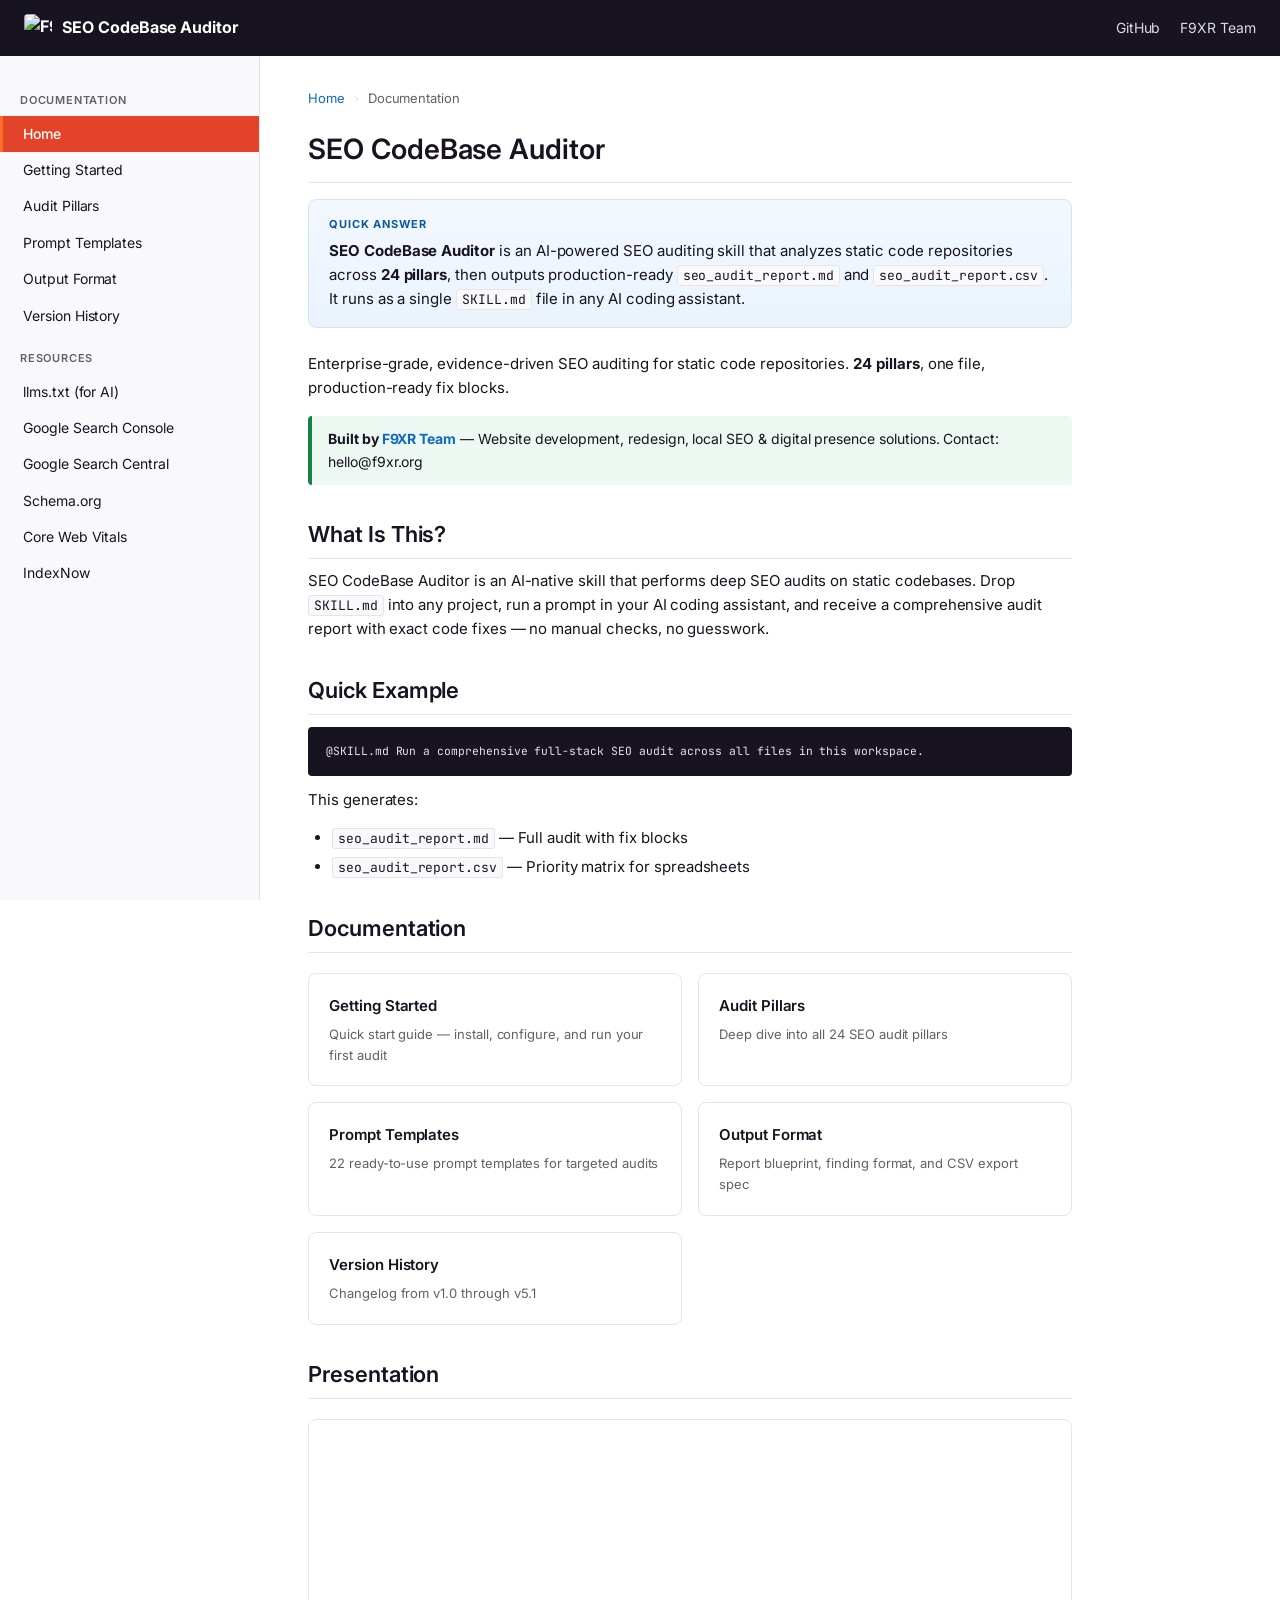
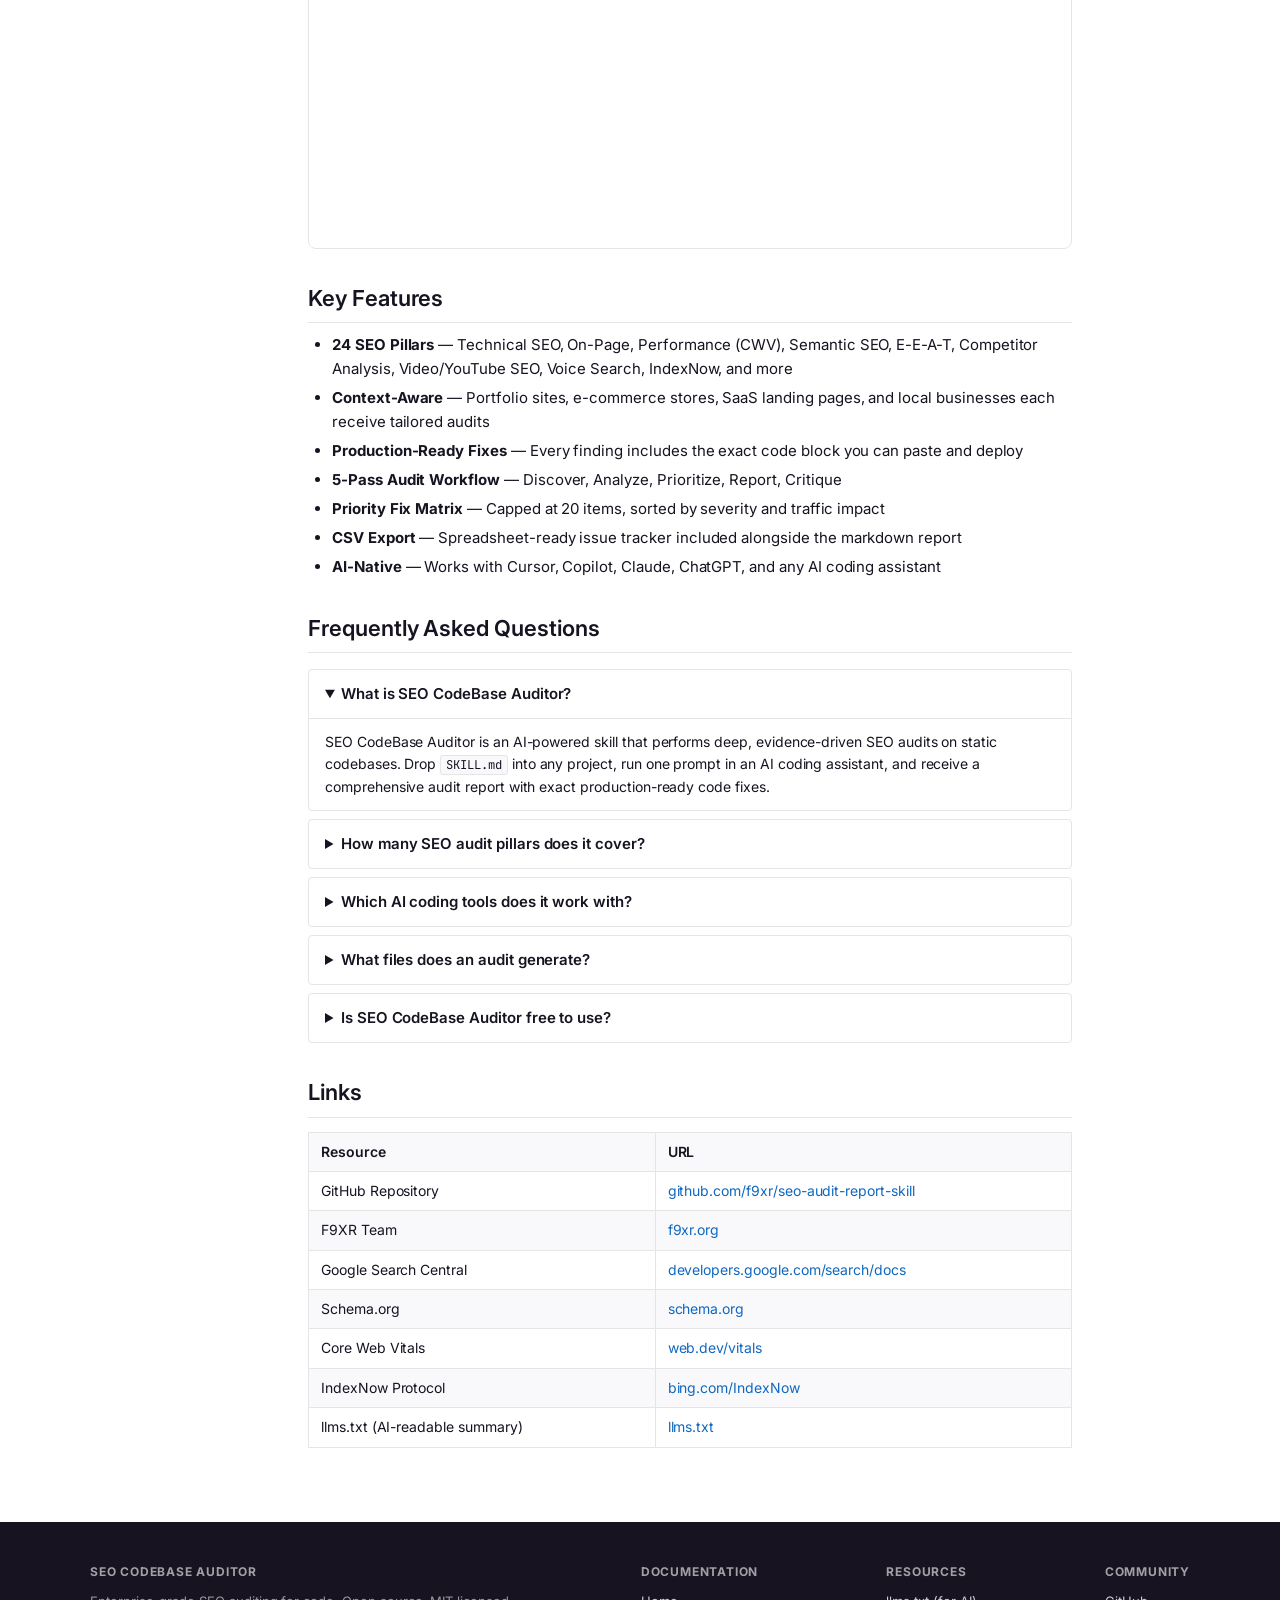
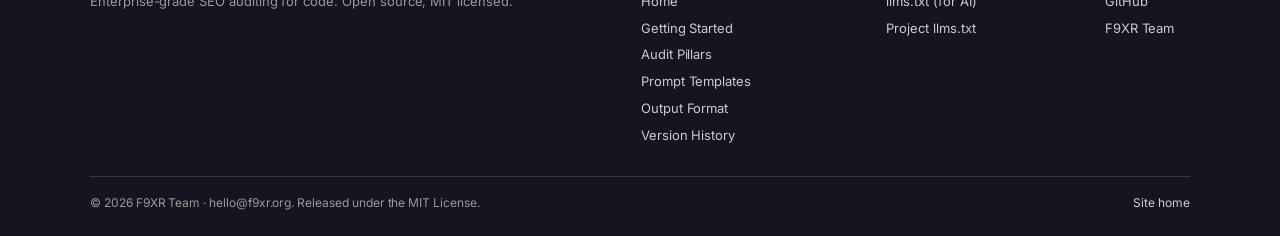
==== commit b18128ec: "audit fixes" ====
--- a/docs/index.html
+++ b/docs/index.html
@@ -5,7 +5,7 @@
 <meta name="viewport" content="width=device-width, initial-scale=1">
 <title>SEO CodeBase Auditor — AI SEO Audit Skill for Codebases | F9XR</title>
 <meta name="description" content="SEO CodeBase Auditor is an enterprise-grade AI SEO audit skill for static code repositories. 24 pillars, 22 prompt templates, one SKILL.md file, production-ready fixes.">
-<link rel="canonical" href="https://f9xr.github.io/seo-audit-report-skill/docs/index.html">
+<link rel="canonical" href="https://f9xr.org/seo-audit-report-skill/docs/index.html">
 <meta name="robots" content="index, follow, max-snippet:-1, max-image-preview:large, max-video-preview:-1">
 <meta name="author" content="F9XR Team">
 <meta name="theme-color" content="#171321">
@@ -13,8 +13,8 @@
 <meta property="og:site_name" content="F9XR's SEO CodeBase Auditor SKILL">
 <meta property="og:title" content="SEO CodeBase Auditor — AI SEO Audit Skill for Codebases | F9XR">
 <meta property="og:description" content="Enterprise-grade, evidence-driven SEO auditing for static code repositories. 24 pillars, one file, production-ready fix blocks.">
-<meta property="og:url" content="https://f9xr.github.io/seo-audit-report-skill/docs/index.html">
-<meta property="og:image" content="https://f9xr.github.io/og-image.png">
+<meta property="og:url" content="https://f9xr.org/seo-audit-report-skill/docs/index.html">
+<meta property="og:image" content="https://f9xr.org/og-image.png">
 <meta property="og:image:width" content="1200">
 <meta property="og:image:height" content="630">
 <meta property="og:image:alt" content="F9XR's SEO CodeBase Auditor SKILL — 24-pillar AI SEO audit tool for code">
@@ -22,11 +22,11 @@
 <meta name="twitter:site" content="@f9xr">
 <meta name="twitter:title" content="SEO CodeBase Auditor — AI SEO Audit Skill for Codebases | F9XR">
 <meta name="twitter:description" content="Enterprise-grade, evidence-driven SEO auditing for static code repositories. 24 pillars, one file, production-ready fix blocks.">
-<meta name="twitter:image" content="https://f9xr.github.io/og-image.png">
+<meta name="twitter:image" content="https://f9xr.org/og-image.png">
 <meta name="twitter:image:alt" content="F9XR's SEO CodeBase Auditor SKILL — 24-pillar AI SEO audit tool for code">
-<link rel="icon" type="image/png" sizes="32x32" href="https://f9xr.github.io/assets/favicon-32x32.png">
-<link rel="icon" type="image/png" sizes="16x16" href="https://f9xr.github.io/assets/favicon-16x16.png">
-<link rel="apple-touch-icon" sizes="180x180" href="https://f9xr.github.io/assets/apple-touch-icon.png">
+<link rel="icon" type="image/png" sizes="32x32" href="https://f9xr.org/assets/favicon-32x32.png">
+<link rel="icon" type="image/png" sizes="16x16" href="https://f9xr.org/assets/favicon-16x16.png">
+<link rel="apple-touch-icon" sizes="180x180" href="https://f9xr.org/assets/apple-touch-icon.png">
 <link rel="preconnect" href="https://fonts.googleapis.com">
 <link rel="preconnect" href="https://fonts.gstatic.com" crossorigin>
 <link href="https://fonts.googleapis.com/css2?family=Inter:wght@400;500;600&family=JetBrains+Mono:wght@400;500&display=swap" rel="stylesheet">
@@ -38,17 +38,17 @@
   "@graph": [
     {
       "@type": "Organization",
-      "@id": "https://f9xr.github.io/#organization",
+      "@id": "https://f9xr.org/#organization",
       "name": "F9XR Team",
-      "url": "https://f9xr.github.io",
+      "url": "https://f9xr.org",
       "sameAs": ["https://github.com/f9xr"]
     },
     {
       "@type": "WebSite",
-      "@id": "https://f9xr.github.io/seo-audit-report-skill/#website",
+      "@id": "https://f9xr.org/seo-audit-report-skill/#website",
       "name": "SEO CodeBase Auditor SKILL",
-      "url": "https://f9xr.github.io/seo-audit-report-skill/",
-      "publisher": { "@id": "https://f9xr.github.io/#organization" }
+      "url": "https://f9xr.org/seo-audit-report-skill/",
+      "publisher": { "@id": "https://f9xr.org/#organization" }
     },
     {
       "@type": "SoftwareApplication",
@@ -56,26 +56,26 @@
       "applicationCategory": "DeveloperApplication",
       "operatingSystem": "Any (static code repository)",
       "description": "Enterprise-grade, evidence-driven SEO auditing of static code repositories across 24 audit pillars, generating production-ready fixes, seo_audit_report.md, and CSV export.",
-      "url": "https://f9xr.github.io/seo-audit-report-skill/docs/index.html",
+      "url": "https://f9xr.org/seo-audit-report-skill/docs/index.html",
       "codeRepository": "https://github.com/f9xr/seo-audit-report-skill",
       "offers": { "@type": "Offer", "price": "0", "priceCurrency": "USD", "description": "MIT-licensed open-source skill" },
-      "author": { "@id": "https://f9xr.github.io/#organization" }
+      "author": { "@id": "https://f9xr.org/#organization" }
     },
     {
       "@type": "WebPage",
-      "@id": "https://f9xr.github.io/seo-audit-report-skill/docs/index.html#webpage",
+      "@id": "https://f9xr.org/seo-audit-report-skill/docs/index.html#webpage",
       "name": "SEO CodeBase Auditor — Documentation",
       "description": "Content: Enterprise-grade, evidence-driven SEO auditing for static code repositories. 24 pillars, one file, production-ready fix blocks.",
-      "url": "https://f9xr.github.io/seo-audit-report-skill/docs/index.html",
-      "isPartOf": { "@id": "https://f9xr.github.io/seo-audit-report-skill/#website" },
-      "publisher": { "@id": "https://f9xr.github.io/#organization" },
+      "url": "https://f9xr.org/seo-audit-report-skill/docs/index.html",
+      "isPartOf": { "@id": "https://f9xr.org/seo-audit-report-skill/#website" },
+      "publisher": { "@id": "https://f9xr.org/#organization" },
       "dateModified": "2026-08-29"
     },
     {
       "@type": "BreadcrumbList",
       "itemListElement": [
-        { "@type": "ListItem", "position": 1, "name": "SEO CodeBase Auditor", "item": "https://f9xr.github.io/seo-audit-report-skill/" },
-        { "@type": "ListItem", "position": 2, "name": "Documentation", "item": "https://f9xr.github.io/seo-audit-report-skill/docs/index.html" }
+        { "@type": "ListItem", "position": 1, "name": "SEO CodeBase Auditor", "item": "https://f9xr.org/seo-audit-report-skill/" },
+        { "@type": "ListItem", "position": 2, "name": "Documentation", "item": "https://f9xr.org/seo-audit-report-skill/docs/index.html" }
       ]
     },
     {
@@ -117,12 +117,12 @@
 
 <header class="gl-header">
   <a href="index.html" class="logo" aria-label="SEO CodeBase Auditor documentation home">
-    <img src="https://f9xr.github.io/logo.webp" alt="F9XR" width="28" height="28" style="border-radius:4px">
+    <img src="https://f9xr.org/logo.webp" alt="F9XR" width="28" height="28" style="border-radius:4px">
     SEO CodeBase Auditor
   </a>
   <nav aria-label="Primary">
     <a href="https://github.com/f9xr/seo-audit-report-skill" rel="noopener noreferrer">GitHub</a>
-    <a href="https://f9xr.github.io" rel="noopener noreferrer">F9XR Team</a>
+    <a href="https://f9xr.org" rel="noopener noreferrer">F9XR Team</a>
   </nav>
   <button class="gl-nav-toggle" id="nav-toggle" aria-expanded="false" aria-controls="sidebar">☰ Menu</button>
 </header>
@@ -160,7 +160,7 @@
 
     <p class="gl-lead">Enterprise-grade, evidence-driven SEO auditing for static code repositories. <strong>24 pillars</strong>, one file, production-ready fix blocks.</p>
 
-    <div class="gl-alert tip"><strong>Built by <a href="https://f9xr.github.io" rel="noopener noreferrer">F9XR Team</a></strong> — Website development, redesign, local SEO &amp; digital presence solutions.</div>
+    <div class="gl-alert tip"><strong>Built by <a href="https://f9xr.org" rel="noopener noreferrer">F9XR Team</a></strong> — Website development, redesign, local SEO &amp; digital presence solutions. Contact: hello@f9xr.org</div>
 
     <h2 id="what-is">What Is This?</h2>
     <p>SEO CodeBase Auditor is an AI-native skill that performs deep SEO audits on static codebases. Drop <code>SKILL.md</code> into any project, run a prompt in your AI coding assistant, and receive a comprehensive audit report with exact code fixes — no manual checks, no guesswork.</p>
@@ -242,7 +242,7 @@
       <thead><tr><th>Resource</th><th>URL</th></tr></thead>
       <tbody>
         <tr><td>GitHub Repository</td><td><a href="https://github.com/f9xr/seo-audit-report-skill" rel="noopener noreferrer">github.com/f9xr/seo-audit-report-skill</a></td></tr>
-        <tr><td>F9XR Team</td><td><a href="https://f9xr.github.io" rel="noopener noreferrer">f9xr.github.io</a></td></tr>
+        <tr><td>F9XR Team</td><td><a href="https://f9xr.org" rel="noopener noreferrer">f9xr.org</a></td></tr>
         <tr><td>Google Search Central</td><td><a href="https://developers.google.com/search/docs" rel="noopener noreferrer">developers.google.com/search/docs</a></td></tr>
         <tr><td>Schema.org</td><td><a href="https://schema.org/" rel="noopener noreferrer">schema.org</a></td></tr>
         <tr><td>Core Web Vitals</td><td><a href="https://web.dev/vitals/" rel="noopener noreferrer">web.dev/vitals</a></td></tr>
@@ -281,12 +281,12 @@
       <h4>Community</h4>
       <ul>
         <li><a href="https://github.com/f9xr/seo-audit-report-skill" rel="noopener noreferrer" target="_blank">GitHub</a></li>
-        <li><a href="https://f9xr.github.io" rel="noopener noreferrer" target="_blank">F9XR Team</a></li>
+        <li><a href="https://f9xr.org" rel="noopener noreferrer" target="_blank">F9XR Team</a></li>
       </ul>
     </div>
   </div>
   <div class="gl-footer-bottom">
-    <span>© 2026 F9XR Team. Released under the MIT License.</span>
+    <span>© 2026 F9XR Team · hello@f9xr.org. Released under the MIT License.</span>
     <span><a href="../index.html">Site home</a></span>
   </div>
 </footer>
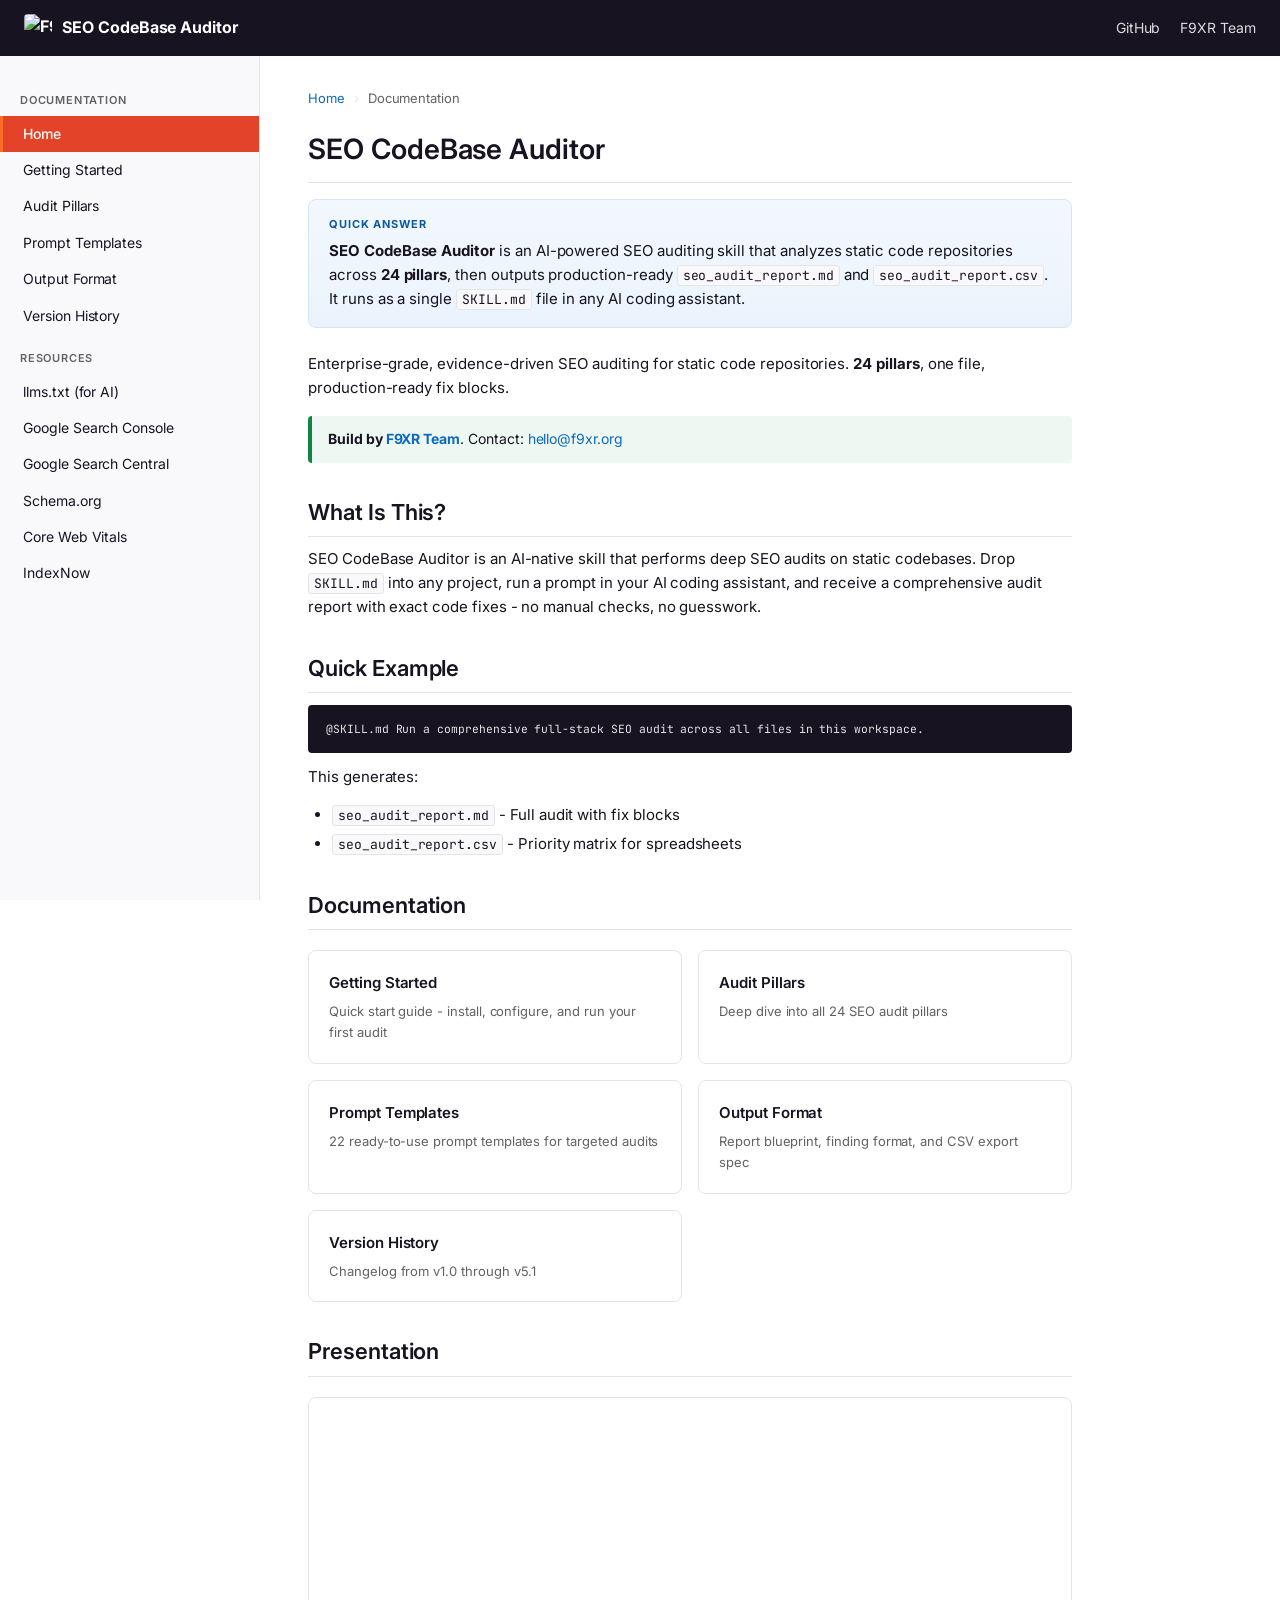
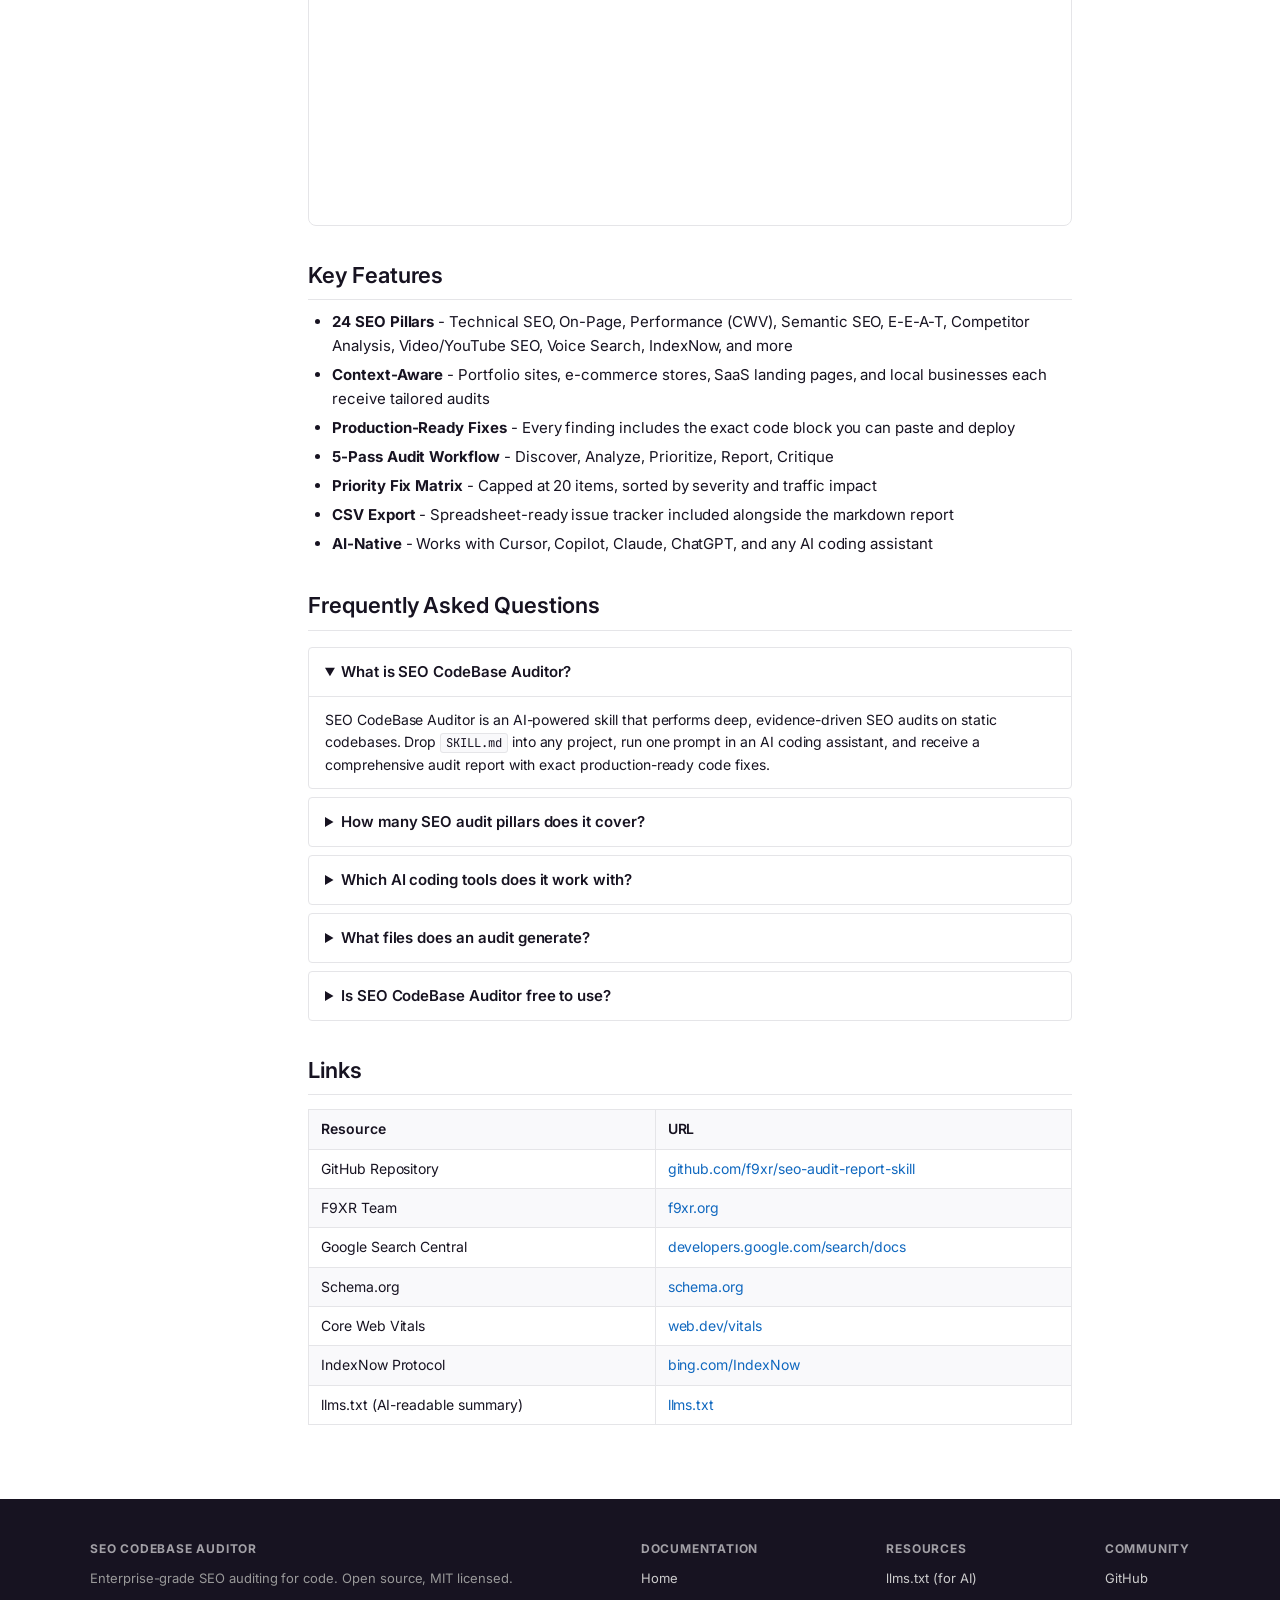
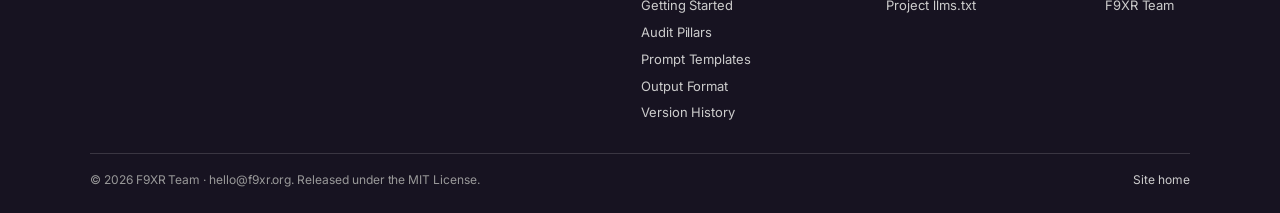
==== commit 3a8b92e7: "Update footer credits, Troolify tools feed, prompt generator links, and remove long dashes - Powered" ====
--- a/docs/index.html
+++ b/docs/index.html
@@ -2,8 +2,17 @@
 <html lang="en">
 <head>
 <meta charset="UTF-8">
+<!-- Google tag (gtag.js) -->
+<script async src="https://www.googletagmanager.com/gtag/js?id=G-T7B0ZP44VQ"></script>
+<script>
+  window.dataLayer = window.dataLayer || [];
+  function gtag(){dataLayer.push(arguments);}
+  gtag('js', new Date());
+
+  gtag('config', 'G-T7B0ZP44VQ');
+</script>
 <meta name="viewport" content="width=device-width, initial-scale=1">
-<title>SEO CodeBase Auditor — AI SEO Audit Skill for Codebases | F9XR</title>
+<title>SEO CodeBase Auditor - AI SEO Audit Skill for Codebases | F9XR</title>
 <meta name="description" content="SEO CodeBase Auditor is an enterprise-grade AI SEO audit skill for static code repositories. 24 pillars, 22 prompt templates, one SKILL.md file, production-ready fixes.">
 <link rel="canonical" href="https://f9xr.org/seo-audit-report-skill/docs/index.html">
 <meta name="robots" content="index, follow, max-snippet:-1, max-image-preview:large, max-video-preview:-1">
@@ -11,19 +20,19 @@
 <meta name="theme-color" content="#171321">
 <meta property="og:type" content="website">
 <meta property="og:site_name" content="F9XR's SEO CodeBase Auditor SKILL">
-<meta property="og:title" content="SEO CodeBase Auditor — AI SEO Audit Skill for Codebases | F9XR">
+<meta property="og:title" content="SEO CodeBase Auditor - AI SEO Audit Skill for Codebases | F9XR">
 <meta property="og:description" content="Enterprise-grade, evidence-driven SEO auditing for static code repositories. 24 pillars, one file, production-ready fix blocks.">
 <meta property="og:url" content="https://f9xr.org/seo-audit-report-skill/docs/index.html">
 <meta property="og:image" content="https://f9xr.org/og-image.png">
 <meta property="og:image:width" content="1200">
 <meta property="og:image:height" content="630">
-<meta property="og:image:alt" content="F9XR's SEO CodeBase Auditor SKILL — 24-pillar AI SEO audit tool for code">
+<meta property="og:image:alt" content="F9XR's SEO CodeBase Auditor SKILL - 24-pillar AI SEO audit tool for code">
 <meta name="twitter:card" content="summary_large_image">
 <meta name="twitter:site" content="@f9xr">
-<meta name="twitter:title" content="SEO CodeBase Auditor — AI SEO Audit Skill for Codebases | F9XR">
+<meta name="twitter:title" content="SEO CodeBase Auditor - AI SEO Audit Skill for Codebases | F9XR">
 <meta name="twitter:description" content="Enterprise-grade, evidence-driven SEO auditing for static code repositories. 24 pillars, one file, production-ready fix blocks.">
 <meta name="twitter:image" content="https://f9xr.org/og-image.png">
-<meta name="twitter:image:alt" content="F9XR's SEO CodeBase Auditor SKILL — 24-pillar AI SEO audit tool for code">
+<meta name="twitter:image:alt" content="F9XR's SEO CodeBase Auditor SKILL - 24-pillar AI SEO audit tool for code">
 <link rel="icon" type="image/png" sizes="32x32" href="https://f9xr.org/assets/favicon-32x32.png">
 <link rel="icon" type="image/png" sizes="16x16" href="https://f9xr.org/assets/favicon-16x16.png">
 <link rel="apple-touch-icon" sizes="180x180" href="https://f9xr.org/assets/apple-touch-icon.png">
@@ -64,7 +73,7 @@
     {
       "@type": "WebPage",
       "@id": "https://f9xr.org/seo-audit-report-skill/docs/index.html#webpage",
-      "name": "SEO CodeBase Auditor — Documentation",
+      "name": "SEO CodeBase Auditor - Documentation",
       "description": "Content: Enterprise-grade, evidence-driven SEO auditing for static code repositories. 24 pillars, one file, production-ready fix blocks.",
       "url": "https://f9xr.org/seo-audit-report-skill/docs/index.html",
       "isPartOf": { "@id": "https://f9xr.org/seo-audit-report-skill/#website" },
@@ -89,17 +98,17 @@
         {
           "@type": "Question",
           "name": "How many SEO audit pillars does it cover?",
-          "acceptedAnswer": { "@type": "Answer", "text": "It covers 24 audit pillars organized by domain — Technical Foundation, Content & Authority, Platform & Process, and Specialized — including Technical SEO, Core Web Vitals, Semantic SEO, E-E-A-T, Competitor Analysis, Video SEO, Voice Search, and IndexNow." }
+          "acceptedAnswer": { "@type": "Answer", "text": "It covers 24 audit pillars organized by domain - Technical Foundation, Content & Authority, Platform & Process, and Specialized - including Technical SEO, Core Web Vitals, Semantic SEO, E-E-A-T, Competitor Analysis, Video SEO, Voice Search, and IndexNow." }
         },
         {
           "@type": "Question",
           "name": "Which AI coding tools does it work with?",
-          "acceptedAnswer": { "@type": "Answer", "text": "SEO CodeBase Auditor works with any AI coding assistant that supports file context — Cursor, GitHub Copilot, Claude, ChatGPT, Windsurf, or any LLM you can paste SKILL.md content into." }
+          "acceptedAnswer": { "@type": "Answer", "text": "SEO CodeBase Auditor works with any AI coding assistant that supports file context - Cursor, GitHub Copilot, Claude, ChatGPT, Windsurf, or any LLM you can paste SKILL.md content into." }
         },
         {
           "@type": "Question",
           "name": "What files does an audit generate?",
-          "acceptedAnswer": { "@type": "Answer", "text": "Each audit generates seo_audit_report.md — a full report with executive summary, Priority Fix Matrix, and per-pillar findings — and seo_audit_report.csv, a spreadsheet-ready priority matrix for team tracking." }
+          "acceptedAnswer": { "@type": "Answer", "text": "Each audit generates seo_audit_report.md - a full report with executive summary, Priority Fix Matrix, and per-pillar findings - and seo_audit_report.csv, a spreadsheet-ready priority matrix for team tracking." }
         },
         {
           "@type": "Question",
@@ -160,24 +169,24 @@
 
     <p class="gl-lead">Enterprise-grade, evidence-driven SEO auditing for static code repositories. <strong>24 pillars</strong>, one file, production-ready fix blocks.</p>
 
-    <div class="gl-alert tip"><strong>Built by <a href="https://f9xr.org" rel="noopener noreferrer">F9XR Team</a></strong> — Website development, redesign, local SEO &amp; digital presence solutions. Contact: hello@f9xr.org</div>
+    <div class="gl-alert tip"><strong>Build by <a href="https://f9xr.org" rel="noopener noreferrer">F9XR Team</a></strong>. Contact: <a href="mailto:hello@f9xr.org">hello@f9xr.org</a></div>
 
     <h2 id="what-is">What Is This?</h2>
-    <p>SEO CodeBase Auditor is an AI-native skill that performs deep SEO audits on static codebases. Drop <code>SKILL.md</code> into any project, run a prompt in your AI coding assistant, and receive a comprehensive audit report with exact code fixes — no manual checks, no guesswork.</p>
+    <p>SEO CodeBase Auditor is an AI-native skill that performs deep SEO audits on static codebases. Drop <code>SKILL.md</code> into any project, run a prompt in your AI coding assistant, and receive a comprehensive audit report with exact code fixes - no manual checks, no guesswork.</p>
 
     <h2 id="quick-example">Quick Example</h2>
     <pre><code>@SKILL.md Run a comprehensive full-stack SEO audit across all files in this workspace.</code></pre>
     <p>This generates:</p>
     <ul>
-      <li><code>seo_audit_report.md</code> — Full audit with fix blocks</li>
-      <li><code>seo_audit_report.csv</code> — Priority matrix for spreadsheets</li>
+      <li><code>seo_audit_report.md</code> - Full audit with fix blocks</li>
+      <li><code>seo_audit_report.csv</code> - Priority matrix for spreadsheets</li>
     </ul>
 
     <h2 id="documentation">Documentation</h2>
     <div class="gl-cards">
       <a href="getting-started.html" class="gl-card">
         <h3>Getting Started</h3>
-        <p>Quick start guide — install, configure, and run your first audit</p>
+        <p>Quick start guide - install, configure, and run your first audit</p>
       </a>
       <a href="audit-pillars.html" class="gl-card">
         <h3>Audit Pillars</h3>
@@ -204,13 +213,13 @@
 
     <h2 id="key-features">Key Features</h2>
     <ul>
-      <li><strong>24 SEO Pillars</strong> — Technical SEO, On-Page, Performance (CWV), Semantic SEO, E-E-A-T, Competitor Analysis, Video/YouTube SEO, Voice Search, IndexNow, and more</li>
-      <li><strong>Context-Aware</strong> — Portfolio sites, e-commerce stores, SaaS landing pages, and local businesses each receive tailored audits</li>
-      <li><strong>Production-Ready Fixes</strong> — Every finding includes the exact code block you can paste and deploy</li>
-      <li><strong>5-Pass Audit Workflow</strong> — Discover, Analyze, Prioritize, Report, Critique</li>
-      <li><strong>Priority Fix Matrix</strong> — Capped at 20 items, sorted by severity and traffic impact</li>
-      <li><strong>CSV Export</strong> — Spreadsheet-ready issue tracker included alongside the markdown report</li>
-      <li><strong>AI-Native</strong> — Works with Cursor, Copilot, Claude, ChatGPT, and any AI coding assistant</li>
+      <li><strong>24 SEO Pillars</strong> - Technical SEO, On-Page, Performance (CWV), Semantic SEO, E-E-A-T, Competitor Analysis, Video/YouTube SEO, Voice Search, IndexNow, and more</li>
+      <li><strong>Context-Aware</strong> - Portfolio sites, e-commerce stores, SaaS landing pages, and local businesses each receive tailored audits</li>
+      <li><strong>Production-Ready Fixes</strong> - Every finding includes the exact code block you can paste and deploy</li>
+      <li><strong>5-Pass Audit Workflow</strong> - Discover, Analyze, Prioritize, Report, Critique</li>
+      <li><strong>Priority Fix Matrix</strong> - Capped at 20 items, sorted by severity and traffic impact</li>
+      <li><strong>CSV Export</strong> - Spreadsheet-ready issue tracker included alongside the markdown report</li>
+      <li><strong>AI-Native</strong> - Works with Cursor, Copilot, Claude, ChatGPT, and any AI coding assistant</li>
     </ul>
 
     <h2 id="faq">Frequently Asked Questions</h2>
@@ -221,11 +230,11 @@
       </details>
       <details>
         <summary>How many SEO audit pillars does it cover?</summary>
-        <div class="gl-faq-a"><p>It covers <strong>24 audit pillars</strong> organized by domain — Technical Foundation, Content &amp; Authority, Platform &amp; Process, and Specialized — including Technical SEO, Core Web Vitals, Semantic SEO, E-E-A-T, Competitor Analysis, Video SEO, Voice Search, and IndexNow.</p></div>
+        <div class="gl-faq-a"><p>It covers <strong>24 audit pillars</strong> organized by domain - Technical Foundation, Content &amp; Authority, Platform &amp; Process, and Specialized - including Technical SEO, Core Web Vitals, Semantic SEO, E-E-A-T, Competitor Analysis, Video SEO, Voice Search, and IndexNow.</p></div>
       </details>
       <details>
         <summary>Which AI coding tools does it work with?</summary>
-        <div class="gl-faq-a"><p>SEO CodeBase Auditor works with any AI coding assistant that supports file context — Cursor, GitHub Copilot, Claude, ChatGPT, Windsurf, or any LLM you can paste <code>SKILL.md</code> content into.</p></div>
+        <div class="gl-faq-a"><p>SEO CodeBase Auditor works with any AI coding assistant that supports file context - Cursor, GitHub Copilot, Claude, ChatGPT, Windsurf, or any LLM you can paste <code>SKILL.md</code> content into.</p></div>
       </details>
       <details>
         <summary>What files does an audit generate?</summary>
